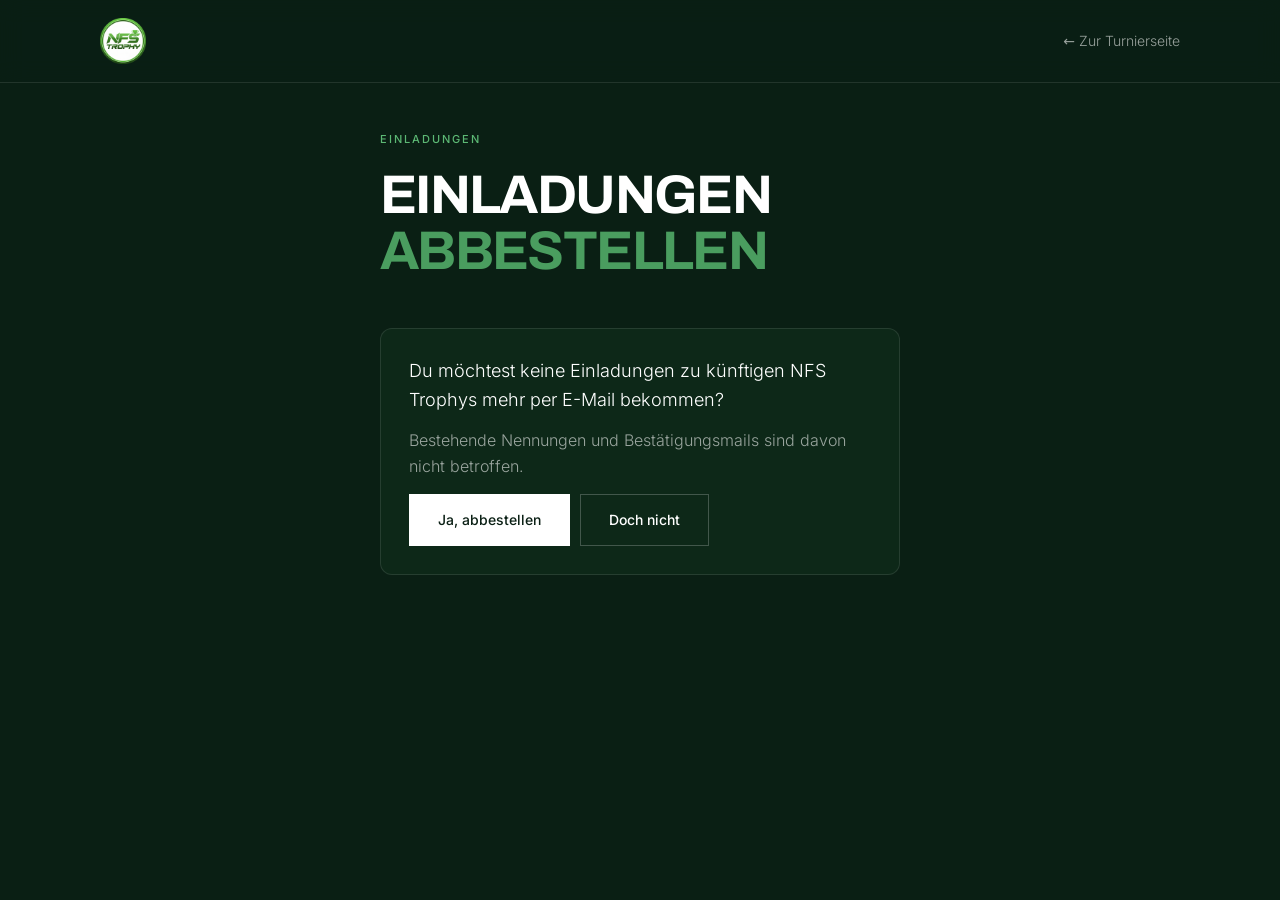
==== public/abbestellen.html @ 8579d7e2 "Einladungen zu neuen Turnieren aus dem Admin - Admin „Spieler“ → „Einladung versenden“: Text aus Tur" ====
<!DOCTYPE html>
<html lang="de">

<head>
    <meta charset="UTF-8" />
    <meta name="viewport" content="width=device-width, initial-scale=1.0" />
    <meta name="robots" content="noindex" />
    <title>Einladungen abbestellen · NFS Trophy</title>
    <meta name="theme-color" content="#0a1f14" />
    <link rel="icon" type="image/png" href="/icons/icon-192.png" />
    <link rel="preload" href="/fonts/inter-latin.woff2" as="font" type="font/woff2" crossorigin />
    <link rel="stylesheet" href="/styles/fonts.css" />
    <link rel="stylesheet" href="/styles/style.css" />
    <script type="module" src="/src/frontend/abbestellen.js"></script>
</head>

<body class="manage-page">
    <nav>
        <div class="inner">
            <a href="/" class="logo" aria-label="NFS Trophy"><img src="/icons/logo.png" alt="NFS Trophy" /></a>
            <a href="/" class="manage-back">← Zur Turnierseite</a>
        </div>
    </nav>

    <main class="wrap manage-wrap">
        <div class="sec-head">
            <div class="eyebrow mono">Einladungen</div>
            <h2>Einladungen <em>abbestellen</em></h2>
        </div>

        <!-- Bestätigen (erst nach Klick – Mailprogramme öffnen Links manchmal automatisch) -->
        <section id="stateAsk" class="manage-card">
            <p class="manage-lead">Du möchtest keine Einladungen zu künftigen NFS Trophys mehr per E-Mail bekommen?</p>
            <p class="manage-muted">Bestehende Nennungen und Bestätigungsmails sind davon nicht betroffen.</p>
            <div class="manage-buttons">
                <button class="btn primary" id="unsubBtn">Ja, abbestellen</button>
                <a class="btn" href="/">Doch nicht</a>
            </div>
        </section>

        <section id="stateDone" class="manage-card" hidden>
            <div class="manage-icon">✓</div>
            <p class="manage-lead" id="doneText">Erledigt – du bekommst keine Einladungen mehr.</p>
            <p class="manage-muted">Falls du es dir anders überlegst, schreib uns einfach:
                <a href="mailto:christianritter1310@gmail.com">christianritter1310@gmail.com</a></p>
            <a class="btn" href="/">Zur Turnierseite</a>
        </section>

        <section id="stateInvalid" class="manage-card" hidden>
            <p class="manage-lead">Dieser Link ist leider ungültig.</p>
            <p class="manage-muted">Bitte nutze den Link aus der letzten Einladung oder schreib uns:
                <a href="mailto:christianritter1310@gmail.com">christianritter1310@gmail.com</a></p>
        </section>
    </main>

    <div id="toastContainer" class="toast-container"></div>
</body>

</html>
---- styles/fonts.css ----
/* =========================================
   styles/fonts.css – Schriften lokal ausgeliefert
   (statt Google Fonts: keine IP-Übermittlung an Google)
   Archivo und Inter: SIL Open Font License 1.1
   Variable Schriften – eine Datei deckt alle Stärken ab
========================================= */

/* latin-ext (Č, Ł, ő …) */
@font-face {
    font-family: 'Archivo';
    font-style: normal;
    font-weight: 400 800;
    font-display: swap;
    src: url(/fonts/archivo-latin-ext.woff2) format('woff2');
    unicode-range: U+0100-02BA, U+02BD-02C5, U+02C7-02CC, U+02CE-02D7, U+02DD-02FF, U+0304, U+0308, U+0329, U+1D00-1DBF, U+1E00-1E9F, U+1EF2-1EFF, U+2020, U+20A0-20AB, U+20AD-20C4, U+2113, U+2C60-2C7F, U+A720-A7FF;
}

@font-face {
    font-family: 'Archivo';
    font-style: normal;
    font-weight: 400 800;
    font-display: swap;
    src: url(/fonts/archivo-latin.woff2) format('woff2');
    unicode-range: U+0000-00FF, U+0131, U+0152-0153, U+02BB-02BC, U+02C6, U+02DA, U+02DC, U+0304, U+0308, U+0329, U+2000-206F, U+20AC, U+2122, U+2191, U+2193, U+2212, U+2215, U+FEFF, U+FFFD;
}

@font-face {
    font-family: 'Inter';
    font-style: normal;
    font-weight: 300 700;
    font-display: swap;
    src: url(/fonts/inter-latin-ext.woff2) format('woff2');
    unicode-range: U+0100-02BA, U+02BD-02C5, U+02C7-02CC, U+02CE-02D7, U+02DD-02FF, U+0304, U+0308, U+0329, U+1D00-1DBF, U+1E00-1E9F, U+1EF2-1EFF, U+2020, U+20A0-20AB, U+20AD-20C4, U+2113, U+2C60-2C7F, U+A720-A7FF;
}

@font-face {
    font-family: 'Inter';
    font-style: normal;
    font-weight: 300 700;
    font-display: swap;
    src: url(/fonts/inter-latin.woff2) format('woff2');
    unicode-range: U+0000-00FF, U+0131, U+0152-0153, U+02BB-02BC, U+02C6, U+02DA, U+02DC, U+0304, U+0308, U+0329, U+2000-206F, U+20AC, U+2122, U+2191, U+2193, U+2212, U+2215, U+FEFF, U+FFFD;
}
---- styles/style.css ----
/* =========================================
   styles/style.css
   Frontend-Styles (ohne Toast/Animation-Duplikate)
========================================= */

:root {
    --green-deep: #0a1f14;
    --green-dark: #0d2818;
    --green-mid: #1f5130;
    --green-soft: #4a9d5f;
    --green-neon: #5cb874;
    --off-white: #f4f1ea;
    --line: rgba(255, 255, 255, .1);
    --line-strong: rgba(255, 255, 255, .22);
    --muted: rgba(255, 255, 255, .58);

    /* Namen, die Archiv (Hall of Fame), Bestenliste und shared.css verwenden */
    --accent: var(--green-neon);
    --border: var(--line);
    --text-main: #fff;
    --text-muted: var(--muted);
    --bg-body: var(--green-deep);
    --bg-dark: #050f0a;
    --bg-hover: var(--green-mid);
}

* {
    box-sizing: border-box;
    margin: 0;
    padding: 0;
}

html {
    scroll-behavior: smooth;
}

body {
    background: var(--green-deep);
    color: #fff;
    font-family: 'Inter', system-ui, sans-serif;
    font-weight: 300;
    line-height: 1.6;
    -webkit-font-smoothing: antialiased;
    overflow-x: hidden;
}

::selection {
    background: var(--green-soft);
    color: #fff;
}

.mono {
    font-family: 'Inter', sans-serif;
    letter-spacing: .18em;
    text-transform: uppercase;
    font-size: 11px;
    font-weight: 500;
}

.wrap {
    max-width: 1200px;
    margin: 0 auto;
    padding: 0 clamp(20px, 5vw, 60px);
}

a {
    color: inherit;
}

/* ----- NAVIGATION ----- */
nav {
    position: sticky;
    top: 0;
    z-index: 50;
    background: rgba(10, 31, 20, .85);
    backdrop-filter: blur(12px);
    border-bottom: 1px solid var(--line);
}

nav .inner {
    display: flex;
    justify-content: space-between;
    align-items: center;
    padding: 18px clamp(20px, 5vw, 60px);
    max-width: 1200px;
    margin: 0 auto;
}

nav .logo {
    display: inline-flex;
    align-items: center;
    height: 46px;
}

nav .logo img {
    height: 46px;
    width: auto;
    display: block;
}

nav ul {
    display: flex;
    gap: 24px;
    list-style: none;
    align-items: center;
}

nav ul a {
    text-decoration: none;
    font-size: 14px;
    color: #fff;
    transition: color .2s;
}

nav ul a:hover {
    color: var(--green-neon);
}

.menu-btn {
    display: none;
    background: none;
    border: none;
    color: #fff;
    font-size: 24px;
    cursor: pointer;
}

@media(max-width:820px) {
    nav ul {
        display: none;
        position: absolute;
        top: 100%;
        left: 0;
        right: 0;
        flex-direction: column;
        background: var(--green-deep);
        padding: 18px;
        gap: 14px;
        border-bottom: 1px solid var(--line);
    }

    nav ul.open {
        display: flex;
    }

    .menu-btn {
        display: block;
    }
}

/* ----- HERO ----- */
header.hero {
    position: relative;
    overflow: hidden;
    border-bottom: 1px solid var(--line);
}

.hero-grid {
    display: grid;
    grid-template-columns: 1.25fr 1fr;
    gap: 48px;
    align-items: center;
    padding-block: clamp(60px, 9vw, 120px);
    /* ← nur oben/unten */
}

@media(max-width:900px) {
    .hero-grid {
        grid-template-columns: 1fr;
    }
}

.eyebrow {
    color: var(--muted);
    margin-bottom: 26px;
}

h1.title {
    font-family: 'Archivo', sans-serif;
    font-weight: 800;
    font-size: clamp(2.8rem, 7vw, 6rem);
    line-height: .94;
    letter-spacing: -.04em;
    margin-bottom: 22px;
    text-transform: uppercase;
}

h1.title em {
    font-style: normal;
    color: var(--green-soft);
}

.tagline {
    color: var(--muted);
    font-size: 18px;
    max-width: 480px;
    margin-bottom: 36px;
    line-height: 1.7;
}

.actions {
    display: flex;
    gap: 12px;
    flex-wrap: wrap;
}

.btn {
    display: inline-block;
    font-size: 14px;
    font-weight: 500;
    padding: 14px 28px;
    text-decoration: none;
    border: 1px solid var(--line-strong);
    color: #fff;
    background: transparent;
    cursor: pointer;
    transition: all .25s;
    font-family: inherit;
}

.btn:hover {
    background: #fff;
    color: var(--green-deep);
}

.btn.primary {
    background: #fff;
    color: var(--green-deep);
    border-color: #fff;
}

.btn.primary:hover {
    background: transparent;
    color: #fff;
}

.btn.disabled {
    opacity: .4;
    cursor: default;
    pointer-events: none;
}

/* ----- COUNTDOWN ----- */
.countdown-box {
    border: 1px solid var(--line-strong);
    padding: 32px;
    background: rgba(0, 0, 0, .15);
    position: relative;
}

.countdown-box .cap {
    position: absolute;
    top: -10px;
    left: 28px;
    background: var(--green-deep);
    padding: 0 12px;
    font-size: 10px;
    color: var(--muted);
}

.countdown {
    display: grid;
    grid-template-columns: repeat(4, 1fr);
    gap: 14px;
}

.cd-item {
    text-align: center;
    border-right: 1px solid var(--line);
}

.cd-item:last-child {
    border-right: none;
}

.cd-val {
    font-family: 'Archivo', sans-serif;
    font-size: clamp(2rem, 5vw, 3rem);
    font-weight: 300;
    line-height: 1;
    font-variant-numeric: tabular-nums;
}

.cd-lbl {
    font-size: 10px;
    letter-spacing: .18em;
    text-transform: uppercase;
    color: var(--muted);
    margin-top: 10px;
}

/* ----- FACTS ----- */
.facts {
    border-bottom: 1px solid var(--line);
}

.facts-grid {
    display: grid;
    grid-template-columns: repeat(4, 1fr);
}

@media(max-width:760px) {
    .facts-grid {
        grid-template-columns: 1fr 1fr;
    }
}

.fact {
    padding: 32px clamp(18px, 3vw, 32px);
    border-right: 1px solid var(--line);
    border-top: 1px solid var(--line);
}

.fact:last-child {
    border-right: none;
}

.fact .k {
    color: var(--green-neon);
    margin-bottom: 10px;
}

.fact .v {
    font-size: 14px;
    color: var(--muted);
    line-height: 1.55;
}

.fact .v strong {
    color: #fff;
    font-weight: 500;
    display: block;
    margin-bottom: 2px;
}

/* ----- SECTIONS ----- */
section.block {
    padding: clamp(60px, 8vw, 110px) 0;
    border-bottom: 1px solid var(--line);
}

.sec-head {
    margin-bottom: 48px;
    max-width: 680px;
}

.sec-head .eyebrow {
    color: var(--green-neon);
    margin-bottom: 18px;
}

.sec-head h2 {
    font-family: 'Archivo', sans-serif;
    font-weight: 700;
    font-size: clamp(2rem, 5vw, 3.4rem);
    line-height: 1.04;
    letter-spacing: -.03em;
    margin-bottom: 18px;
    text-transform: uppercase;
}

.sec-head h2 em {
    font-style: normal;
    color: var(--green-soft);
}

.sec-head p {
    color: var(--muted);
    font-size: 17px;
    line-height: 1.6;
}

/* ----- BEWERBE ----- */
.bewerbe {
    border-top: 1px solid var(--line);
    border-left: 1px solid var(--line);
    display: grid;
    grid-template-columns: repeat(3, 1fr);
}

@media(max-width:1000px) {
    .bewerbe {
        grid-template-columns: 1fr 1fr;
    }
}

@media(max-width:760px) {
    .bewerbe {
        grid-template-columns: 1fr;
    }
}

.bewerb {
    padding: 30px;
    border-right: 1px solid var(--line);
    border-bottom: 1px solid var(--line);
    transition: background .3s;
}

.bewerb:hover {
    background: rgba(255, 255, 255, .04);
}

.bewerb .n {
    font-family: 'Archivo', sans-serif;
    font-style: normal;
    color: var(--green-soft);
    font-size: 12px;
    font-weight: 600;
    letter-spacing: .1em;
    text-transform: uppercase;
}

.bewerb h3 {
    font-family: 'Archivo', sans-serif;
    font-weight: 400;
    font-size: 21px;
    margin: 12px 0 10px;
}

.bewerb .t {
    font-size: 13px;
    color: rgba(255, 255, 255, .55);
}

.bewerb .p {
    color: var(--green-neon);
    margin-top: 12px;
    font-size: 11px;
}

.note {
    margin-top: 28px;
    font-size: 13px;
    color: rgba(255, 255, 255, .45);
    line-height: 1.7;
}

/* ----- FORMULAR ----- */
.form-section {
    background: var(--off-white);
    color: var(--green-deep);
}

.form-section .eyebrow {
    color: var(--green-mid);
}

.form-section h2 em {
    color: var(--green-mid);
}

.form-wrap {
    display: grid;
    grid-template-columns: 1.4fr 1fr;
    gap: 56px;
    align-items: start;
    margin-top: 48px;
}

@media(max-width:900px) {
    .form-wrap {
        grid-template-columns: 1fr;
        gap: 40px;
    }
}

form {
    display: grid;
    gap: 26px;
}

.frow {
    display: grid;
    grid-template-columns: 1fr 1fr;
    gap: 22px;
}

@media(max-width:560px) {
    .frow {
        grid-template-columns: 1fr;
    }
}

.field label {
    font-family: 'Inter', sans-serif;
    letter-spacing: .18em;
    text-transform: uppercase;
    font-size: 10px;
    font-weight: 500;
    color: var(--green-mid);
    margin-bottom: 8px;
    display: block;
}

.field input {
    width: 100%;
    background: transparent;
    border: none;
    border-bottom: 1px solid rgba(13, 40, 24, .25);
    padding: 10px 0;
    color: var(--green-deep);
    font-family: 'Inter', sans-serif;
    font-size: 16px;
    outline: none;
    transition: border-color .3s;
}

.field input:focus {
    border-bottom-color: var(--green-deep);
}

.field input.valid {
    border-bottom-color: var(--green-neon);
}

.field input.invalid {
    border-bottom-color: #7a2222;
}

.bewerb-checks {
    display: grid;
    grid-template-columns: 1fr 1fr;
    gap: 10px 22px;
    margin-top: 6px;
}

@media(max-width:560px) {
    .bewerb-checks {
        grid-template-columns: 1fr;
    }
}

.bewerb-checks label {
    display: flex;
    gap: 10px;
    align-items: flex-start;
    cursor: pointer;
    font-size: 14.5px;
    color: rgba(13, 40, 24, .85);
    padding: 6px 0;
    border-bottom: 1px solid rgba(13, 40, 24, .08);
    text-transform: none;
    letter-spacing: 0;
    font-weight: 400;
    margin: 0;
}

.bewerb-checks input[type=checkbox] {
    width: 16px;
    height: 16px;
    accent-color: var(--green-mid);
    margin-top: 3px;
    flex-shrink: 0;
}

.check {
    display: flex;
    gap: 10px;
    align-items: flex-start;
    font-size: 13px;
    color: rgba(13, 40, 24, .7);
    cursor: pointer;
    line-height: 1.5;
}

.check input[type="checkbox"] {
    width: 16px;
    height: 16px;
    margin-top: 3px;
    flex-shrink: 0;
    /* ← Checkbox darf NICHT schrumpfen */
    accent-color: var(--green-mid);
    cursor: pointer;
}

.check>span {
    flex: 1 1 auto;
    /* ← Text darf wachsen & umbrechen */
    min-width: 0;
    /* ← Wichtig für sauberes Umbruch-Verhalten */
}

.check a {
    color: var(--green-mid);
    text-decoration: underline;
}

.submit {
    font-size: 14px;
    font-weight: 500;
    padding: 16px 32px;
    background: var(--green-deep);
    color: var(--off-white);
    border: 1px solid var(--green-deep);
    justify-self: start;
    cursor: pointer;
    transition: all .25s;
    font-family: inherit;
}

.submit:hover {
    background: transparent;
    color: var(--green-deep);
}

.submit:disabled {
    opacity: .5;
    cursor: default;
}

/* ----- SIDEBAR (Nenngeld) ----- */
aside.side {
    border: 1px solid rgba(13, 40, 24, .15);
    padding: 32px;
}

aside.side h3 {
    font-family: 'Archivo', sans-serif;
    font-weight: 400;
    font-size: 24px;
    margin-bottom: 18px;
}

aside.side .li {
    display: flex;
    justify-content: space-between;
    padding: 13px 0;
    border-bottom: 1px solid rgba(13, 40, 24, .1);
    font-size: 15px;
}

aside.side .li:last-of-type {
    border-bottom: none;
}

aside.side .li b {
    font-family: 'Archivo', sans-serif;
    font-weight: 500;
}

aside.side .small {
    font-size: 13px;
    color: rgba(13, 40, 24, .6);
    margin-top: 24px;
    line-height: 1.6;
}

aside.side .side-manage {
    margin-top: 28px;
    padding-top: 22px;
    border-top: 1px solid rgba(13, 40, 24, .15);
}

aside.side .side-manage h4 {
    font-family: 'Archivo', sans-serif;
    font-weight: 500;
    font-size: 17px;
    margin-bottom: 6px;
}

aside.side .side-manage p {
    font-size: 13px;
    line-height: 1.6;
    color: rgba(13, 40, 24, .6);
    margin-bottom: 12px;
}

aside.side .side-manage a {
    font-family: 'Archivo', sans-serif;
    font-weight: 600;
    font-size: 14px;
    text-decoration: none;
    border-bottom: 1px solid currentColor;
    padding-bottom: 1px;
}

aside.side .side-manage a:hover span {
    margin-left: 4px;
}

/* ----- NENNSTAND ----- */
.stand-top {
    display: flex;
    justify-content: space-between;
    align-items: flex-end;
    gap: 24px;
    flex-wrap: wrap;
    margin-bottom: 36px;
}

.stand-top .btn {
    padding: 12px 22px;
    font-size: 13px;
}

.stand-grid {
    display: grid;
    grid-template-columns: repeat(3, 1fr);
    border-top: 1px solid var(--line);
    border-left: 1px solid var(--line);
}

@media(max-width:1000px) {
    .stand-grid {
        grid-template-columns: 1fr 1fr;
    }
}

@media(max-width:760px) {
    .stand-grid {
        grid-template-columns: 1fr;
    }
}

.stand-card {
    padding: 28px 26px;
    border-right: 1px solid var(--line);
    border-bottom: 1px solid var(--line);
}

.stand-card h4 {
    font-family: 'Archivo', sans-serif;
    font-weight: 400;
    font-size: 18px;
    margin-bottom: 4px;
}

.stand-card .sub {
    font-size: 13px;
    color: var(--muted);
}

.stand-card .count {
    font-family: 'Archivo', sans-serif;
    font-size: 34px;
    line-height: 1;
    color: var(--green-neon);
    margin: 14px 0;
}

.stand-card .count small {
    font-size: 14px;
    color: var(--muted);
    margin-left: 6px;
}

/* Progress-Bar für Nennstand */
.progress-bar {
    height: 6px;
    background: rgba(255, 255, 255, 0.1);
    border-radius: 3px;
    margin: 12px 0 20px 0;
    overflow: hidden;
}

.progress-fill {
    height: 100%;
    background: var(--green-neon);
    transition: width 0.5s ease-out;
}

.progress-fill.full {
    background: #d4a017;
}

.stand-card ol {
    list-style: none;
    counter-reset: item;
}

.stand-card li {
    counter-increment: item;
    font-size: 13.5px;
    padding: 7px 0;
    color: rgba(255, 255, 255, .88);
    border-bottom: 1px solid rgba(255, 255, 255, .05);
    display: flex;
    gap: 10px;
    align-items: baseline;
}

.stand-card li::before {
    content: counter(item, decimal-leading-zero);
    color: var(--muted);
    font-size: 11px;
    font-variant-numeric: tabular-nums;
    width: 22px;
    flex-shrink: 0;
}

.stand-card li:last-child {
    border-bottom: none;
}

.stand-card li .verein {
    color: var(--muted);
    font-size: 12px;
    margin-left: auto;
}

.stand-card li.wait::before {
    color: #d4a017;
}

.stand-card li.wait {
    color: rgba(255, 255, 255, .55);
}

.stand-card .wait-hd {
    font-size: 11px;
    letter-spacing: .18em;
    text-transform: uppercase;
    color: #d4a017;
    margin: 14px 0 4px;
}

.stand-empty {
    color: var(--muted);
    font-size: 13px;
    padding: 8px 0;
}

.stand-meta {
    margin-top: 18px;
    font-size: 12px;
    color: var(--muted);
}

/* ----- ERGEBNISSE / FILES ----- */
.current-files {
    display: grid;
    grid-template-columns: 1fr 1fr;
    gap: 18px;
}

@media(max-width:760px) {
    .current-files {
        grid-template-columns: 1fr;
    }
}

.file-card {
    border: 1px solid var(--line-strong);
    padding: 30px;
    display: flex;
    flex-direction: column;
    gap: 14px;
    background: rgba(0, 0, 0, .15);
    min-width: 0;
    overflow-wrap: break-word;
}

.file-card .btn {
    max-width: 100%;
    white-space: normal;
    /* Buttons dürfen umbrechen */
}

.file-card .k {
    color: var(--green-neon);
}

.file-card h3 {
    font-family: 'Archivo', sans-serif;
    font-weight: 400;
    font-size: 22px;
}

.chip {
    font-size: 12px;
    font-weight: 500;
    padding: 8px 14px;
    background: transparent;
    color: #fff;
    border: 1px solid var(--line-strong);
    white-space: nowrap;
    text-decoration: none;
    transition: all .25s;
}

.chip:hover {
    background: #fff;
    color: var(--green-deep);
}

.chip.off {
    opacity: .35;
    pointer-events: none;
}

/* ----- ARCHIV ----- */
.archive {
    border-top: 1px solid var(--line);
}

/* ----- KONTAKT ----- */
.contact-grid {
    display: grid;
    grid-template-columns: 1.3fr 1fr;
    gap: 56px;
}

@media(max-width:900px) {
    .contact-grid {
        grid-template-columns: 1fr;
    }
}

.gallery {
    display: grid;
    grid-template-columns: repeat(auto-fill, minmax(120px, 1fr));
    gap: 10px;
    margin-top: 18px;
}

.gallery img {
    width: 100%;
    aspect-ratio: 4/3;
    object-fit: cover;
    cursor: pointer;
    border: 1px solid var(--line);
    transition: opacity .2s, transform .2s;
    background: var(--green-dark);
}

.cblock {
    margin-bottom: 26px;
}

.cblock .k {
    color: var(--green-neon);
    margin-bottom: 6px;
}

.cblock .v {
    font-family: 'Archivo', sans-serif;
    font-size: 22px;
    font-weight: 300;
}

.cblock .v a {
    text-decoration: none;
    border-bottom: 1px solid var(--line-strong);
    transition: border-color .2s;
}

.cblock .v a:hover {
    border-color: #fff;
}

.venue {
    border: 1px solid var(--line);
    padding: 32px;
    background: rgba(0, 0, 0, .15);
}

.venue h3 {
    font-family: 'Archivo', sans-serif;
    font-weight: 400;
    font-size: 24px;
    margin-bottom: 14px;
}

.venue .addr {
    color: var(--muted);
    margin-bottom: 18px;
    line-height: 1.7;
}

.map-wrap {
    aspect-ratio: 16/10;
    margin-bottom: 18px;
    border: 1px solid var(--line);
    overflow: hidden;
    background: var(--green-dark);
}

.map-wrap iframe {
    width: 100%;
    height: 100%;
    border: 0;
    filter: invert(.92) hue-rotate(180deg) saturate(.6) brightness(.95);
}

/* Tastaturfokus sichtbar (Aufklapp-Bereiche, Galerie, Buttons) */
[role="button"]:focus-visible,
a:focus-visible,
button:focus-visible {
    outline: 2px solid var(--green-neon);
    outline-offset: 3px;
}

/* ----- IMPRESSUM ----- */
.impressum {
    display: grid;
    grid-template-columns: 1fr 1fr;
    gap: 32px 56px;
    max-width: 900px;
}

@media(max-width:680px) {
    .impressum {
        grid-template-columns: 1fr;
        gap: 26px;
    }
}

.imp-block .k {
    color: var(--green-neon);
    margin-bottom: 8px;
}

.imp-block p {
    color: var(--muted);
    font-size: 15px;
    line-height: 1.7;
}

.imp-block p a {
    text-decoration: none;
    border-bottom: 1px solid var(--line-strong);
}

.imp-block p a:hover {
    border-color: #fff;
}

/* ----- FOOTER ----- */
footer {
    border-top: 1px solid var(--line);
    padding: 50px 0 28px;
}

.foot {
    display: flex;
    justify-content: space-between;
    align-items: flex-end;
    flex-wrap: wrap;
    gap: 24px;
}

.foot .logo {
    height: 84px;
    width: auto;
    display: block;
}

.foot .meta {
    text-align: right;
    color: var(--muted);
    font-size: 13px;
    line-height: 1.8;
}

@media(max-width:600px) {
    .foot .meta {
        text-align: left;
    }
}

/* ----- LIGHTBOX (aus app.js ausgelagert) ----- */
.lightbox {
    position: fixed;
    inset: 0;
    z-index: 100;
    background: rgba(5, 15, 9, .94);
    display: none;
    align-items: center;
    justify-content: center;
}

.lightbox.open {
    display: flex;
}

.lightbox img {
    max-width: 92vw;
    max-height: 86vh;
    object-fit: contain;
    border: 1px solid var(--line-strong);
}

.lightbox .lb-close {
    position: absolute;
    top: 20px;
    right: 26px;
    background: none;
    border: none;
    color: #fff;
    font-size: 34px;
    line-height: 1;
    cursor: pointer;
    font-family: 'Archivo', sans-serif;
}

.lightbox .lb-nav {
    position: absolute;
    top: 50%;
    transform: translateY(-50%);
    background: none;
    border: none;
    color: #fff;
    font-size: 48px;
    cursor: pointer;
    padding: 0 22px;
    font-family: 'Archivo', sans-serif;
    opacity: .8;
    transition: opacity .2s;
}

.lightbox .lb-nav:hover {
    opacity: 1;
}

.lightbox .lb-prev {
    left: 8px;
}

.lightbox .lb-next {
    right: 8px;
}

.lightbox .lb-count {
    position: absolute;
    bottom: 22px;
    left: 50%;
    transform: translateX(-50%);
    color: var(--muted);
    font-size: 13px;
    font-variant-numeric: tabular-nums;
}

.lb-caption {
    position: absolute;
    bottom: 60px;
    left: 50%;
    transform: translateX(-50%);
    color: rgba(255, 255, 255, 0.9);
    font-size: 18px;
    font-family: 'Archivo', sans-serif;
    font-weight: 400;
    background: rgba(0, 0, 0, 0.7);
    padding: 10px 24px;
    border-radius: 8px;
    max-width: 80%;
    text-align: center;
    pointer-events: none;
    backdrop-filter: blur(8px);
    border: 1px solid rgba(255, 255, 255, 0.1);
    display: none;
    z-index: 101;
}

/* Wenn Caption sichtbar ist */
.lb-caption.show {
    display: block;
}

/* ----- UTILITIES ----- */
.fade {
    animation: fade .7s ease both;
}

@keyframes fade {
    from {
        opacity: 0;
        transform: translateY(16px);
    }

    to {
        opacity: 1;
        transform: none;
    }
}

.loading {
    padding: 80px 0;
    text-align: center;
    color: var(--muted);
    font-family: 'Archivo', sans-serif;
    font-size: 18px;
}

/* Sticky CTA für Mobile */
.sticky-cta {
    display: none;
    position: fixed;
    bottom: 0;
    left: 0;
    right: 0;
    padding: 16px;
    background: rgba(10, 31, 20, 0.95);
    backdrop-filter: blur(10px);
    border-top: 1px solid var(--line);
    z-index: 90;
    text-align: center;
}

.sticky-cta .btn {
    width: 100%;
    max-width: 400px;
}

@media(max-width: 820px) {
    .sticky-cta {
        display: block;
    }

    body {
        padding-bottom: 80px;
    }
}

/* =========================================
   TOAST - FRONTEND
========================================= */
.toast-container {
    position: fixed;
    bottom: 24px;
    right: 24px;
    z-index: 9999;
    display: flex;
    flex-direction: column;
    gap: 12px;
    max-width: 360px;
}

.toast {
    padding: 16px 24px;
    background: var(--green-dark, #0d2818);
    color: #fff;
    font-size: 14px;
    border-left: 4px solid var(--green-neon, #5cb874);
    box-shadow: 0 8px 24px rgba(0, 0, 0, 0.3);
    backdrop-filter: blur(8px);
    animation: slideIn 0.3s ease forwards;
    border-radius: 8px;
    line-height: 1.5;
}

.toast.error {
    border-left-color: #ef4444;
}

@keyframes slideIn {
    from {
        transform: translateX(120%);
        opacity: 0;
    }

    to {
        transform: translateX(0);
        opacity: 1;
    }
}

@keyframes fadeOut {
    to {
        opacity: 0;
        transform: translateY(-10px);
    }
}

.toast.fade-out {
    animation: fadeOut 0.3s ease forwards;
}

/* Honeypot (Spam-Schutz) – für Menschen unsichtbar */
.hp-field {
    position: absolute;
    left: -9999px;
    width: 1px;
    height: 1px;
    overflow: hidden;
}

/* Sponsoren-Logos */
.sponsor-link {
    display: block;
    transition: transform 0.2s;
}

.sponsor-link img {
    max-height: 120px;
    max-width: 320px;
    opacity: 0.85;
    transition: opacity 0.3s;
}

.sponsor-link:hover img {
    opacity: 1;
}

/* Zeitplan-Kacheln */
.timeline-item {
    background: rgba(255, 255, 255, 0.03);
    border: 1px solid var(--line);
    border-left: 3px solid var(--green-neon);
    border-radius: 6px;
    padding: 14px 16px;
    transition: border-color 0.2s, background 0.2s;
}

.timeline-item:hover {
    background: rgba(255, 255, 255, 0.06);
}

/* ----- Abmeldeseite ----- */
.manage-page nav .inner {
    justify-content: space-between;
}

.manage-back {
    color: var(--muted);
    text-decoration: none;
    font-size: 14px;
}

.manage-wrap {
    max-width: 640px;
    padding-top: 48px;
    padding-bottom: 80px;
}

.manage-card {
    background: var(--green-dark);
    border: 1px solid var(--line);
    border-radius: 12px;
    padding: 28px;
    display: flex;
    flex-direction: column;
    gap: 14px;
}

.manage-card[hidden],
.manage-card [hidden] {
    display: none !important;
}

.manage-lead {
    font-size: 18px;
}

.manage-muted {
    color: var(--muted);
}

.manage-small {
    font-size: 13px;
}

.manage-note {
    padding: 12px 14px;
    border-radius: 8px;
    background: rgba(240, 179, 74, 0.12);
    color: #f0c27a;
}

.manage-success {
    padding: 12px 14px;
    border-radius: 8px;
    background: rgba(92, 184, 116, 0.14);
    color: var(--green-neon);
}

.manage-bewerbe {
    display: flex;
    flex-direction: column;
    gap: 8px;
}

.manage-bewerb {
    display: flex;
    align-items: center;
    gap: 12px;
    padding: 12px 14px;
    border: 1px solid var(--line);
    border-radius: 8px;
    cursor: pointer;
}

.manage-bewerb input {
    width: 18px;
    height: 18px;
    accent-color: var(--green-neon);
}

.manage-bewerb .name {
    flex: 1;
    font-weight: 500;
}

.manage-bewerb .tag {
    font-size: 12px;
    padding: 2px 9px;
    border-radius: 99px;
    background: rgba(92, 184, 116, 0.14);
    color: var(--green-neon);
}

.manage-bewerb .tag.wl {
    background: rgba(240, 179, 74, 0.14);
    color: #f0c27a;
}

.manage-buttons {
    display: flex;
    flex-wrap: wrap;
    gap: 10px;
}

.manage-buttons .btn:disabled {
    opacity: 0.45;
    cursor: not-allowed;
}

.manage-danger {
    background: #c9412f !important;
    border-color: #c9412f !important;
    color: #fff !important;
}

.manage-form {
    display: flex;
    flex-direction: column;
    gap: 12px;
}

.manage-icon {
    width: 52px;
    height: 52px;
    border-radius: 50%;
    display: flex;
    align-items: center;
    justify-content: center;
    background: rgba(92, 184, 116, 0.18);
    color: var(--green-neon);
    font-size: 26px;
}

/* Anmelde-Status unter der Überschrift */
/* Die Anmeldung liegt auf hellem Hintergrund → dunkle Schrift
   (.sec-head davor, sonst gewinnt die hellere Regel .sec-head p) */
.sec-head .anmelde-lead {
    margin-top: 14px;
    color: rgba(13, 40, 24, .65);
    font-size: 16px;
    max-width: 640px;
}

.sec-head .anmelde-lead.closed {
    color: #8a5a00;
    font-weight: 600;
}

/* Hinweis bei vorausgefülltem Formular (Link aus der Einladung) */
.prefill-hint {
    margin-top: 14px;
    max-width: 640px;
    padding: 12px 16px;
    border-left: 3px solid var(--green-soft);
    background: rgba(74, 157, 95, .1);
    color: #0d2818;
    font-size: 15px;
    line-height: 1.5;
}
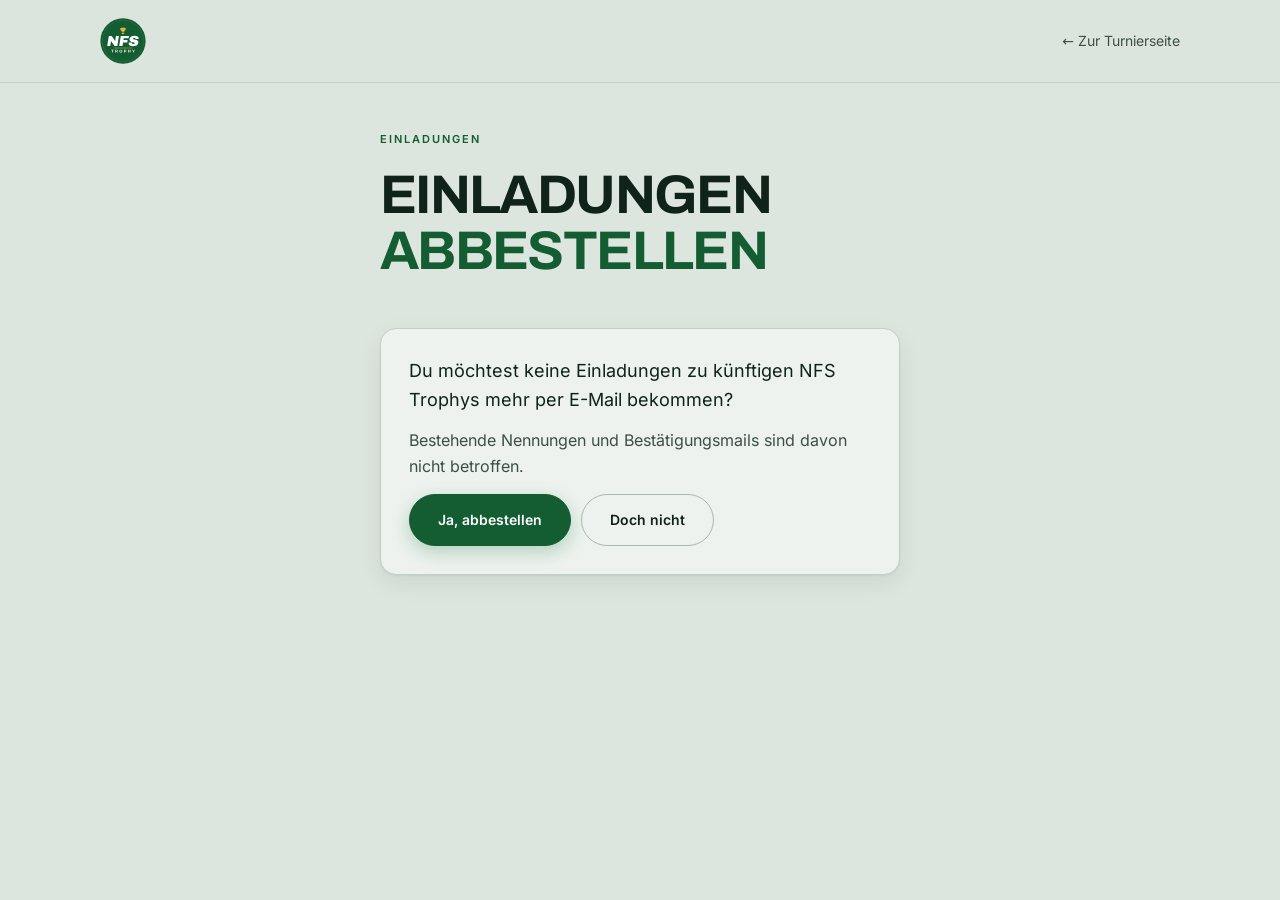
==== commit 2d13365e: "Neues Logo, SVG-Sponsoren, Link-Vorschaubild - Logo neu als SVG: flaches Kreis-Emblem im Vereinsgrün" ====
--- a/public/abbestellen.html
+++ b/public/abbestellen.html
@@ -6,7 +6,8 @@
     <meta name="viewport" content="width=device-width, initial-scale=1.0" />
     <meta name="robots" content="noindex" />
     <title>Einladungen abbestellen · NFS Trophy</title>
-    <meta name="theme-color" content="#0a1f14" />
+    <meta name="theme-color" content="#dce5de" />
+    <link rel="icon" type="image/svg+xml" href="/icons/logo-mark.svg" />
     <link rel="icon" type="image/png" href="/icons/icon-192.png" />
     <link rel="preload" href="/fonts/inter-latin.woff2" as="font" type="font/woff2" crossorigin />
     <link rel="stylesheet" href="/styles/fonts.css" />
@@ -17,7 +18,7 @@
 <body class="manage-page">
     <nav>
         <div class="inner">
-            <a href="/" class="logo" aria-label="NFS Trophy"><img src="/icons/logo.png" alt="NFS Trophy" /></a>
+            <a href="/" class="logo" aria-label="NFS Trophy"><img src="/icons/logo.svg" alt="NFS Trophy" /></a>
             <a href="/" class="manage-back">← Zur Turnierseite</a>
         </div>
     </nav>
--- a/styles/style.css
+++ b/styles/style.css
@@ -32,6 +32,12 @@
 
 html {
     scroll-behavior: smooth;
+}
+
+/* Sprungziele nicht unter der fixierten Navigation verstecken */
+section[id],
+header[id] {
+    scroll-margin-top: 72px;
 }
 
 body {
@@ -432,7 +438,7 @@
 .note {
     margin-top: 28px;
     font-size: 13px;
-    color: rgba(255, 255, 255, .45);
+    color: rgba(255, 255, 255, .62);
     line-height: 1.7;
 }
 
@@ -641,7 +647,7 @@
 
 aside.side .small {
     font-size: 13px;
-    color: rgba(13, 40, 24, .6);
+    color: rgba(13, 40, 24, .72);
     margin-top: 24px;
     line-height: 1.6;
 }
@@ -662,7 +668,7 @@
 aside.side .side-manage p {
     font-size: 13px;
     line-height: 1.6;
-    color: rgba(13, 40, 24, .6);
+    color: rgba(13, 40, 24, .72);
     margin-bottom: 12px;
 }
 
@@ -719,7 +725,7 @@
     border-bottom: 1px solid var(--line);
 }
 
-.stand-card h4 {
+.stand-card h3 {
     font-family: 'Archivo', sans-serif;
     font-weight: 400;
     font-size: 18px;
@@ -892,6 +898,113 @@
 /* ----- ARCHIV ----- */
 .archive {
     border-top: 1px solid var(--line);
+}
+
+/* Turnierbericht: Knopf im Archiv + Lesefenster */
+.chip-report {
+    cursor: pointer;
+    font-family: inherit;
+    background: #2f7a45;
+    border-color: var(--green-soft);
+    color: #fff;
+}
+
+.report-dialog {
+    width: min(720px, calc(100vw - 32px));
+    max-height: min(86vh, 900px);
+    padding: 0;
+    border: 1px solid var(--line-strong);
+    border-radius: 10px;
+    background: #0d2818;
+    color: #fff;
+    box-shadow: 0 30px 80px rgba(0, 0, 0, .5);
+}
+
+.report-dialog[open] {
+    display: flex;
+    flex-direction: column;
+}
+
+.report-dialog::backdrop {
+    background: rgba(4, 14, 8, .78);
+}
+
+.rd-head {
+    display: flex;
+    justify-content: space-between;
+    align-items: flex-start;
+    gap: 16px;
+    padding: 24px 28px 18px;
+    border-bottom: 1px solid var(--line);
+}
+
+.rd-eyebrow {
+    font-size: 12px;
+    font-weight: 600;
+    letter-spacing: .14em;
+    text-transform: uppercase;
+    color: var(--green-soft, #4a9d5f);
+}
+
+.rd-head h2 {
+    margin-top: 6px;
+    font-family: 'Archivo', sans-serif;
+    font-size: 26px;
+    line-height: 1.15;
+}
+
+.rd-date {
+    margin-top: 4px;
+    font-size: 14px;
+    color: rgba(255, 255, 255, .7);
+}
+
+.rd-close {
+    flex: none;
+    width: 44px;
+    height: 44px;
+    border: 1px solid var(--line-strong);
+    border-radius: 50%;
+    background: transparent;
+    color: #fff;
+    font-size: 26px;
+    line-height: 1;
+    cursor: pointer;
+}
+
+.rd-close:hover {
+    background: #fff;
+    color: var(--green-deep);
+}
+
+.rd-body {
+    overflow-y: auto;
+    padding: 20px 28px 28px;
+    font-size: 17px;
+    line-height: 1.7;
+}
+
+.rd-body p+p {
+    margin-top: 14px;
+}
+
+@media (max-width: 600px) {
+    .rd-head {
+        padding: 18px 18px 14px;
+    }
+
+    .rd-head h2 {
+        font-size: 22px;
+    }
+
+    .rd-body {
+        padding: 16px 18px 22px;
+        font-size: 16px;
+    }
+}
+
+.archive-item {
+    scroll-margin-top: 72px;
 }
 
 /* ----- KONTAKT ----- */
@@ -1276,19 +1389,19 @@
 }
 
 /* Sponsoren-Logos */
-.sponsor-link {
+.partner-logo {
     display: block;
     transition: transform 0.2s;
 }
 
-.sponsor-link img {
+.partner-logo img {
     max-height: 120px;
     max-width: 320px;
     opacity: 0.85;
     transition: opacity 0.3s;
 }
 
-.sponsor-link:hover img {
+.partner-logo:hover img {
     opacity: 1;
 }
 
@@ -1454,14 +1567,1059 @@
     font-weight: 600;
 }
 
-/* Hinweis bei vorausgefülltem Formular (Link aus der Einladung) */
+/* Hinweis bei vorausgefülltem Formular (Link aus der Einladung)
+   (.sec-head davor, sonst gewinnt die blasse Regel .sec-head p) */
+.sec-head .prefill-hint,
 .prefill-hint {
     margin-top: 14px;
     max-width: 640px;
     padding: 12px 16px;
-    border-left: 3px solid var(--green-soft);
-    background: rgba(74, 157, 95, .1);
+    border-left: 4px solid var(--green-mid);
+    border-radius: 4px;
+    background: #e3f1e6;
     color: #0d2818;
-    font-size: 15px;
+    font-size: 16px;
+    font-weight: 500;
     line-height: 1.5;
 }
+
+/* =========================================
+   NENNSTAND: Teilnehmerliste auf-/zuklappbar (am Handy zu)
+========================================= */
+.stand-list > summary {
+    display: none;
+}
+
+/* =========================================
+   HANDY (bis 760px)
+========================================= */
+@media (max-width: 760px) {
+
+    /* Menü: große Tippflächen, klar getrennte Einträge */
+    .menu-btn {
+        width: 44px;
+        height: 44px;
+        margin-right: -10px;
+        font-size: 28px;
+        line-height: 1;
+    }
+
+    nav .inner {
+        padding-top: 12px;
+        padding-bottom: 12px;
+    }
+
+    nav .logo,
+    nav .logo img {
+        height: 40px;
+    }
+
+    nav ul {
+        gap: 0;
+        padding: 6px 20px 14px;
+        box-shadow: 0 18px 30px rgba(0, 0, 0, .35);
+    }
+
+    nav ul li {
+        border-bottom: 1px solid var(--line);
+    }
+
+    nav ul li:last-child {
+        border-bottom: 0;
+    }
+
+    nav ul a {
+        display: block;
+        padding: 14px 2px;
+        font-size: 17px;
+    }
+
+    /* Start: Knöpfe volle Breite, Countdown kompakter */
+    .hero .actions {
+        flex-direction: column;
+        align-items: stretch;
+    }
+
+    .hero .actions .btn {
+        text-align: center;
+    }
+
+    .cd-lbl {
+        font-size: 11px;
+    }
+
+    /* Kleine Überschriften-Zeilen gut lesbar */
+    .eyebrow,
+    .k.mono,
+    .cap.mono {
+        font-size: 12px;
+    }
+
+    /* Formular: lesbare Beschriftungen, große Häkchen */
+    .field > label {
+        font-size: 12px;
+    }
+
+    .check input[type="checkbox"],
+    .bewerb-checks input[type=checkbox] {
+        width: 22px;
+        height: 22px;
+    }
+
+    .bewerb-checks label {
+        min-height: 48px;
+        align-items: center;
+    }
+
+    .submit {
+        width: 100%;
+    }
+
+    /* größere Tippfläche, ohne den Unterstrich zu verschieben */
+    aside.side .side-manage a {
+        position: relative;
+    }
+
+    aside.side .side-manage a::before {
+        content: "";
+        position: absolute;
+        inset: -12px -6px;
+    }
+
+    /* Bewerbe-Karten kompakter */
+    .bewerb {
+        padding: 22px 20px;
+    }
+
+    /* Nennstand: Karten kompakt, Liste aufklappbar */
+    .stand-card {
+        padding: 20px 18px;
+    }
+
+    .stand-card .count {
+        margin: 8px 0;
+    }
+
+    .progress-bar {
+        margin: 8px 0 12px;
+    }
+
+    .stand-list > summary {
+        display: flex;
+        gap: 8px;
+        align-items: center;
+        min-height: 44px;
+        cursor: pointer;
+        list-style: none;
+        font-size: 14px;
+        color: var(--green-neon);
+        border-top: 1px solid var(--line);
+    }
+
+    .stand-list > summary::-webkit-details-marker {
+        display: none;
+    }
+
+    .stand-list > summary span {
+        margin-left: auto;
+        color: var(--muted);
+        font-size: 13px;
+    }
+
+    .stand-list > summary::after {
+        content: "▾";
+        color: var(--green-neon);
+    }
+
+    .stand-list[open] > summary::after {
+        content: "▴";
+    }
+
+    .stand-list[open] > summary {
+        margin-bottom: 6px;
+    }
+
+    .stand-card li {
+        font-size: 14px;
+        padding: 9px 0;
+    }
+
+    .bewerb .p.mono,
+    .stand-card .wait-hd {
+        font-size: 12px;
+    }
+
+    /* Archiv: Ergebnis-/Ausschreibungs-Chips gut antippbar */
+    .archive .chip {
+        min-height: 40px;
+        display: inline-flex;
+        align-items: center;
+    }
+
+    /* Footer: größere Tippflächen */
+
+    footer a {
+        display: inline-block;
+        padding: 8px 0;
+    }
+
+    .manage-back {
+        display: inline-block;
+        padding: 12px 0;
+    }
+
+    /* Schwebender Nenn-Knopf */
+    .mobile-cta {
+        position: fixed;
+        left: 16px;
+        right: 16px;
+        bottom: calc(14px + env(safe-area-inset-bottom));
+        z-index: 60;
+        display: block;
+        padding: 16px;
+        text-align: center;
+        font-family: 'Archivo', sans-serif;
+        font-weight: 700;
+        font-size: 16px;
+        letter-spacing: .02em;
+        text-decoration: none;
+        color: var(--green-deep);
+        background: var(--green-neon);
+        border-radius: 10px;
+        box-shadow: 0 10px 30px rgba(0, 0, 0, .45);
+    }
+
+    .mobile-cta[hidden] {
+        display: none;
+    }
+
+    /* Platz, damit der schwebende Knopf nichts verdeckt */
+    footer {
+        padding-bottom: 90px;
+    }
+}
+
+/* Schwebender Knopf nur am Handy */
+@media (min-width: 761px) {
+    .mobile-cta {
+        display: none !important;
+    }
+}
+
+/* =========================================
+   DESIGN 2026: hell & ruhig
+   Grün-grauer Grundton, weiße Karten, Dunkelgrün nur für Nennstand und Fußbereich.
+   Liegt bewusst am Ende: überschreibt die ursprünglich dunkle Gestaltung oben.
+   (!important nur dort, wo Inline-Styles aus app.js/index.html überschrieben werden.)
+========================================= */
+:root {
+    --ink: #10231a;
+    --ink-2: #3d4f45;
+    --ink-3: #4f6156;
+    --paper: #dce5de;
+    --soft: #cdd9d0;
+    --card: #edf2ee;     /* helles Off-White passend zur Palette (kein reines Weiß) */
+    --brand: #145c31;
+    --brand-dark: #0f4a27;
+    --brand-tint: #dff0e5;
+    --hair: #c2cfc6;
+    --hair-strong: #a9b9ae;
+    --radius: 16px;
+    --shadow: 0 1px 2px rgba(16, 35, 26, .06), 0 8px 24px rgba(16, 35, 26, .07);
+
+    /* bestehende Namen umbiegen */
+    --green-deep: #0f2a1b;
+    --green-soft: var(--brand);
+    --green-neon: var(--brand);
+    --off-white: var(--paper);
+    --line: var(--hair);
+    --line-strong: var(--hair-strong);
+    --muted: var(--ink-2);
+    --accent: var(--brand);
+    --border: var(--hair);
+    --text-main: var(--ink);
+    --text-muted: var(--ink-2);
+    --bg-body: var(--soft);
+}
+
+body {
+    background: var(--paper);
+    color: var(--ink);
+    font-weight: 400;
+}
+
+/* ---------- Navigation ---------- */
+nav {
+    background: rgba(220, 229, 222, .92);
+    backdrop-filter: saturate(1.4) blur(12px);
+    border-bottom: 1px solid var(--hair);
+}
+
+nav ul a {
+    color: var(--ink);
+    font-weight: 500;
+}
+
+nav ul a:hover {
+    color: var(--brand);
+}
+
+.menu-btn {
+    color: var(--ink);
+    border-color: var(--hair-strong);
+}
+
+/* ---------- Kopfbereich ---------- */
+header.hero {
+    border-bottom: none;
+    background:
+        radial-gradient(900px 460px at 85% 0%, rgba(47, 156, 88, .18), transparent 60%),
+        linear-gradient(180deg, #cbdad0 0%, var(--paper) 100%);
+}
+
+.hero-grid {
+    padding-block: clamp(48px, 7vw, 96px) clamp(40px, 6vw, 80px);
+}
+
+.eyebrow {
+    color: var(--brand);
+    font-weight: 600;
+}
+
+h1.title {
+    color: var(--ink);
+}
+
+h1.title em,
+.sec-head h2 em {
+    color: var(--brand);
+}
+
+.tagline {
+    color: var(--ink-2);
+}
+
+.btn {
+    color: var(--ink);
+    border: 1px solid var(--hair-strong);
+    border-radius: 999px;
+    background: var(--card);
+    font-weight: 600;
+}
+
+.btn:hover {
+    background: var(--ink);
+    border-color: var(--ink);
+    color: #fff;
+}
+
+.btn.primary {
+    background: var(--brand);
+    border-color: var(--brand);
+    color: #fff;
+    box-shadow: 0 6px 18px rgba(29, 122, 66, .28);
+}
+
+.btn.primary:hover {
+    background: var(--brand-dark);
+    border-color: var(--brand-dark);
+    color: #fff;
+}
+
+/* Titelfoto (im Admin pro Turnier) mit Countdown-Karte darunter */
+.hero-photo-wrap {
+    position: relative;
+    border-radius: 22px;
+    overflow: hidden;
+    box-shadow: 0 20px 50px rgba(16, 35, 26, .22);
+    background: var(--soft);
+}
+
+.hero-photo {
+    display: block;
+    width: 100%;
+    aspect-ratio: 16 / 9;
+    object-fit: cover;
+    object-position: center;
+}
+
+.hero-photo-wrap::after {
+    content: "";
+    position: absolute;
+    inset: 0;
+    background: linear-gradient(180deg, rgba(10, 31, 20, 0) 40%, rgba(10, 31, 20, .55) 100%);
+    pointer-events: none;
+}
+
+.hero-photo-wrap + .countdown-box {
+    margin: -28px 24px 0;
+}
+
+.countdown-box {
+    background: var(--card);
+    border: 1px solid var(--hair);
+    border-radius: var(--radius);
+    box-shadow: var(--shadow);
+    padding: 22px 24px 20px;
+}
+
+.countdown-box .cap {
+    position: static;
+    display: inline-block;
+    margin-bottom: 14px;
+    padding: 4px 10px;
+    border-radius: 999px;
+    background: var(--brand-tint);
+    color: var(--brand);
+    font-weight: 600;
+}
+
+.cd-item {
+    border-right-color: var(--hair);
+}
+
+.cd-val {
+    color: var(--ink);
+    font-weight: 700;
+}
+
+.cd-lbl {
+    color: var(--ink-3);
+}
+
+/* ---------- Fakten ---------- */
+.facts {
+    border-bottom: none;
+}
+
+.facts-grid {
+    gap: 14px;
+    padding-bottom: 32px;
+}
+
+.fact {
+    border: 1px solid var(--hair);
+    border-radius: var(--radius);
+    background: var(--card);
+    padding: 20px 22px;
+}
+
+.fact:last-child {
+    border-right: 1px solid var(--hair);
+}
+
+.fact .k {
+    color: var(--brand);
+    font-weight: 600;
+}
+
+.fact .v,
+.fact .v strong {
+    color: var(--ink);
+}
+
+/* ---------- Abschnitte ---------- */
+section.block {
+    border-bottom: none !important;
+}
+
+#bewerbe,
+#archiv,
+#kontakt {
+    background: var(--soft);
+}
+
+.form-section {
+    background: var(--paper);
+    color: var(--ink);
+}
+
+.sec-head h2 {
+    color: var(--ink);
+}
+
+.sec-head p,
+.note {
+    color: var(--ink-2);
+}
+
+/* ---------- Bewerbe ---------- */
+.bewerbe {
+    gap: 16px;
+    border: none;
+}
+
+.bewerb {
+    background: var(--card);
+    border: 1px solid var(--hair);
+    border-radius: var(--radius);
+    box-shadow: var(--shadow);
+    transition: transform .2s, box-shadow .2s;
+}
+
+.bewerb:hover {
+    background: var(--card);
+    transform: translateY(-2px);
+    box-shadow: 0 2px 4px rgba(16, 35, 26, .06), 0 14px 30px rgba(16, 35, 26, .1);
+}
+
+.bewerb .n,
+.bewerb .p {
+    color: var(--brand);
+}
+
+.bewerb h3 {
+    color: var(--ink);
+}
+
+.bewerb .t {
+    color: var(--ink-2);
+}
+
+/* ---------- Formular ---------- */
+.field label,
+.form-section .field>label {
+    color: var(--ink-2);
+}
+
+.field input,
+.field select,
+.field textarea {
+    border: 1px solid var(--hair-strong);
+    border-radius: 12px;
+    background: var(--card);
+    padding: 12px 14px;
+    color: var(--ink);
+}
+
+.field input:focus {
+    border-color: var(--brand);
+    box-shadow: 0 0 0 4px rgba(29, 122, 66, .12);
+    outline: none;
+}
+
+.bewerb-checks label {
+    border: 1px solid var(--hair);
+    border-radius: 12px;
+    padding: 12px 14px;
+    background: var(--card);
+}
+
+.submit {
+    background: var(--brand);
+    color: #fff;
+    border-radius: 999px;
+    box-shadow: 0 6px 18px rgba(29, 122, 66, .28);
+}
+
+.submit:hover {
+    background: var(--brand-dark);
+}
+
+aside.side {
+    background: var(--card);
+    border: 1px solid var(--hair);
+    border-radius: var(--radius);
+}
+
+/* ---------- Nennstand: dunkel als Blickfang ---------- */
+#nennstand {
+    background: var(--green-deep);
+    color: #fff;
+    --hair: rgba(255, 255, 255, .1);
+    --line: rgba(255, 255, 255, .1);
+    --ink: #fff;
+    --ink-2: rgba(255, 255, 255, .72);
+    --ink-3: rgba(255, 255, 255, .55);
+    --muted: rgba(255, 255, 255, .6);
+    --green-neon: #6fcf8c;
+    --accent: #6fcf8c;
+}
+
+#nennstand .sec-head h2 {
+    color: #fff;
+}
+
+#nennstand .sec-head h2 em,
+#nennstand .eyebrow,
+#nennstand .stand-card .count {
+    color: #6fcf8c;
+}
+
+.stand-grid {
+    gap: 16px;
+    border: none;
+}
+
+.stand-card {
+    background: rgba(255, 255, 255, .05);
+    border: 1px solid rgba(255, 255, 255, .1);
+    border-radius: var(--radius);
+}
+
+.stand-card li {
+    border-color: rgba(255, 255, 255, .08);
+}
+
+.progress-bar {
+    background: rgba(255, 255, 255, .12);
+    border-radius: 99px;
+    overflow: hidden;
+}
+
+.progress-fill {
+    border-radius: 99px;
+}
+
+#nennstand .btn {
+    background: transparent;
+    color: #fff;
+    border-color: rgba(255, 255, 255, .3);
+}
+
+#nennstand .btn:hover {
+    background: #fff;
+    color: var(--green-deep);
+}
+
+/* ---------- Zeitplan ---------- */
+.timeline-item {
+    background: var(--card);
+    border: 1px solid var(--hair);
+    border-left: 4px solid var(--brand);
+    border-radius: 12px;
+    box-shadow: var(--shadow);
+}
+
+.timeline-item>div:last-child {
+    color: var(--ink) !important;
+}
+
+/* ---------- Ergebnisse / Archiv / Rekorde ---------- */
+.file-card {
+    background: var(--card);
+    border: 1px solid var(--hair);
+    border-radius: var(--radius);
+    box-shadow: var(--shadow);
+}
+
+.file-card h3 {
+    color: var(--ink);
+}
+
+.chip {
+    color: var(--ink);
+    border-color: var(--hair-strong);
+    border-radius: 999px;
+    background: var(--card);
+}
+
+.chip:hover {
+    background: var(--ink);
+    color: #fff;
+}
+
+.chip-report {
+    background: var(--brand);
+    border-color: var(--brand);
+    color: #fff;
+}
+
+.archive {
+    border-top: none;
+}
+
+.archive-item {
+    background: var(--card) !important;
+    border: 1px solid var(--hair) !important;
+    border-radius: var(--radius) !important;
+    box-shadow: var(--shadow);
+}
+
+.archive-item .name {
+    color: var(--ink);
+}
+
+.hof-card {
+    background: var(--paper) !important;
+    border-color: var(--hair) !important;
+}
+
+.gallery img {
+    border-radius: 10px;
+}
+
+/* ---------- Kontakt ---------- */
+.cblock .k {
+    color: var(--brand);
+}
+
+.cblock .v,
+.cblock .v a,
+.venue h3 {
+    color: var(--ink);
+}
+
+.venue {
+    background: var(--card);
+    border: 1px solid var(--hair);
+    border-radius: var(--radius);
+    box-shadow: var(--shadow);
+}
+
+.venue .addr,
+.impressum,
+.imp-block p {
+    color: var(--ink-2);
+}
+
+.map-wrap {
+    border-radius: 12px;
+    overflow: hidden;
+}
+
+/* ---------- Fußbereich bleibt dunkel ---------- */
+footer {
+    background: var(--green-deep);
+    color: rgba(255, 255, 255, .8);
+    border-top: none;
+    --muted: rgba(255, 255, 255, .78);
+    --line: rgba(255, 255, 255, .2);
+    --line-strong: rgba(255, 255, 255, .45);
+}
+
+footer a,
+footer .meta,
+footer .meta div {
+    color: rgba(255, 255, 255, .82);
+}
+
+/* ---------- Handy ---------- */
+@media (max-width: 760px) {
+    .hero-photo-wrap + .countdown-box {
+        margin: -32px 12px 0;
+        padding: 16px;
+    }
+}
+
+/* ---------- Unterseiten (Nennung verwalten, Abbestellen) ---------- */
+.manage-card {
+    background: var(--card);
+    border-color: var(--hair);
+    border-radius: var(--radius);
+    box-shadow: var(--shadow);
+    color: var(--ink);
+}
+
+.manage-bewerb {
+    border-color: var(--hair-strong);
+    background: var(--paper);
+}
+
+.manage-bewerb input {
+    accent-color: var(--brand);
+}
+
+.manage-bewerb .tag,
+.manage-success,
+.manage-icon {
+    background: var(--brand-tint);
+    color: var(--brand);
+}
+
+.manage-note,
+.manage-bewerb .tag.wl {
+    background: #fbefd8;
+    color: #8a5a00;
+}
+
+/* ---------- Sponsoren ---------- */
+.partner-logo img {
+    display: block;
+    height: 96px;
+    width: auto;
+    max-width: min(340px, 80vw);
+    object-fit: contain;
+    opacity: 1;
+}
+
+/* Fotos ohne Transparenz (JPG) als abgerundete Kachel */
+.partner-logo img.opaque {
+    height: 110px;
+    border-radius: 12px;
+    box-shadow: var(--shadow);
+}
+
+.partner-logo:hover {
+    transform: translateY(-2px);
+}
+
+/* ---------- Rechtliches: Abstand zum Kontakt, Impressum + Datenschutz als Gruppe ---------- */
+#impressum {
+    padding-top: clamp(48px, 6vw, 80px);
+    padding-bottom: 12px;
+}
+
+#datenschutz {
+    padding-top: 12px;
+    padding-bottom: clamp(48px, 6vw, 80px);
+}
+
+/* ---------- Titelfoto: etwas näher an die Spieler ---------- */
+.hero-photo {
+    /* Bild 2:1 im 16:9-Rahmen: zeigt die leere Wand links und die Banner-Figur rechts nicht mehr,
+       Spieler und Schriftzug bleiben vollständig */
+    transform: scale(1.086);
+    transform-origin: 35.4% 50.6%;
+}
+
+/* Livestream: roter Live-Punkt statt Emoji, Play-Symbol im Knopf */
+.live-dot {
+    display: inline-block;
+    width: 8px;
+    height: 8px;
+    margin-right: 8px;
+    border-radius: 50%;
+    background: #d6372b;
+    box-shadow: 0 0 0 3px rgba(214, 55, 43, .18);
+    vertical-align: 1px;
+}
+
+.btn .btn-ico {
+    width: 14px;
+    height: 14px;
+    margin-right: 8px;
+    vertical-align: -2px;
+    fill: currentColor;
+}
+
+/* Titelfoto-Platz ist schon beim Laden reserviert (kein Layout-Sprung) */
+.hero-photo-wrap {
+    aspect-ratio: 16 / 9;
+}
+
+.hero-photo-wrap .hero-photo {
+    width: 100%;
+    height: 100%;
+}
+
+/* ---------- Partner & Sponsoren: eigener dunkler Abschnitt (wie der Nennstand) ---------- */
+#partner {
+    background: var(--green-deep);
+    color: #fff;
+    padding: clamp(60px, 8vw, 110px) 0 !important;
+    --green-neon: #6fcf8c;
+    --green-soft: #6fcf8c;
+    --shadow: 0 10px 30px rgba(0, 0, 0, .35);
+}
+
+#partner h2 {
+    color: #fff;
+}
+
+#partner .partner-logo img.opaque {
+    border: 1px solid rgba(255, 255, 255, .14);
+}
+
+/* ---------- Ewige Bestenliste (Hall of Fame) ---------- */
+.hof-stats {
+    display: grid;
+    grid-template-columns: repeat(3, 1fr);
+    gap: 16px;
+    margin-bottom: 24px;
+}
+
+.hof-stat {
+    background: var(--card);
+    border: 1px solid var(--hair);
+    border-radius: var(--radius);
+    box-shadow: var(--shadow);
+    padding: 20px 22px;
+}
+
+.hof-stat .k {
+    color: var(--brand);
+    font-weight: 600;
+    font-size: 11px;
+}
+
+.hof-stat .v {
+    margin-top: 8px;
+    font-family: 'Archivo', sans-serif;
+    font-size: 22px;
+    font-weight: 700;
+    line-height: 1.2;
+    color: var(--ink);
+}
+
+.hof-stat .n {
+    margin-top: 4px;
+    font-size: 14px;
+    color: var(--ink-2);
+}
+
+.hof-table {
+    background: var(--card);
+    border: 1px solid var(--hair);
+    border-radius: var(--radius);
+    box-shadow: var(--shadow);
+    overflow: hidden;
+}
+
+.hof-row {
+    display: grid;
+    grid-template-columns: 64px 1fr 72px 72px 72px;
+    align-items: center;
+    gap: 8px;
+    padding: 12px 20px;
+}
+
+.hof-head {
+    font-size: 11px;
+    font-weight: 600;
+    letter-spacing: .14em;
+    text-transform: uppercase;
+    color: var(--ink-3);
+    border-bottom: 1px solid var(--hair);
+    background: var(--paper);
+}
+
+.hof-entry+.hof-entry {
+    border-top: 1px solid var(--hair);
+}
+
+.hof-entry>summary {
+    list-style: none;
+    cursor: pointer;
+}
+
+.hof-entry>summary::-webkit-details-marker {
+    display: none;
+}
+
+.hof-entry>summary:hover,
+.hof-entry[open]>summary {
+    background: var(--paper);
+}
+
+.hof-entry>summary:focus-visible {
+    outline: 2px solid var(--brand);
+    outline-offset: -2px;
+}
+
+.hof-rank {
+    display: inline-grid;
+    place-items: center;
+    width: 32px;
+    height: 32px;
+    border-radius: 50%;
+    font-weight: 700;
+    font-size: 14px;
+    font-variant-numeric: tabular-nums;
+    color: var(--ink-2);
+    background: var(--paper);
+}
+
+.hof-rank.r1 {
+    background: #e0b93a;   /* Gold */
+    color: #10231a;
+}
+
+.hof-rank.r2 {
+    background: #c4ccd2;   /* Silber */
+    color: #10231a;
+}
+
+.hof-rank.r3 {
+    background: #94582a;   /* Bronze */
+    color: #fff;
+}
+
+.hof-name {
+    font-weight: 600;
+    color: var(--ink);
+    min-width: 0;
+    overflow-wrap: anywhere;
+}
+
+.hof-num {
+    text-align: center;
+    font-variant-numeric: tabular-nums;
+    font-weight: 600;
+    color: var(--ink);
+}
+
+.hof-head .hof-num {
+    font-weight: 600;
+    color: var(--ink-3);
+}
+
+.hof-detail {
+    list-style: none;
+    margin: 0;
+    padding: 4px 20px 16px 92px;
+    display: grid;
+    gap: 6px;
+    font-size: 14px;
+    color: var(--ink);
+}
+
+.hof-detail .place {
+    display: inline-block;
+    min-width: 128px;
+    margin-right: 8px;
+    font-size: 12px;
+    font-weight: 600;
+    color: var(--brand);
+}
+
+.hof-detail .place.p1 {
+    color: #7a5f0a;
+}
+
+.hof-detail .muted {
+    color: var(--ink-3);
+}
+
+.hof-more {
+    display: block;
+    margin: 20px auto 0;
+}
+
+.hof-note {
+    margin-top: 16px;
+    font-size: 13px;
+    color: var(--ink-3);
+    text-align: center;
+}
+
+@media (max-width: 760px) {
+    .hof-stats {
+        grid-template-columns: 1fr;
+        gap: 10px;
+    }
+
+    .hof-stat {
+        padding: 16px 18px;
+    }
+
+    .hof-row {
+        grid-template-columns: 44px 1fr 44px 50px 44px;
+        gap: 4px;
+        padding: 12px 12px;
+    }
+
+    .hof-head {
+        font-size: 10px;
+        letter-spacing: .06em;
+    }
+
+    .hof-detail {
+        padding: 4px 14px 14px 60px;
+    }
+
+    .hof-detail .place {
+        display: block;
+        min-width: 0;
+    }
+}
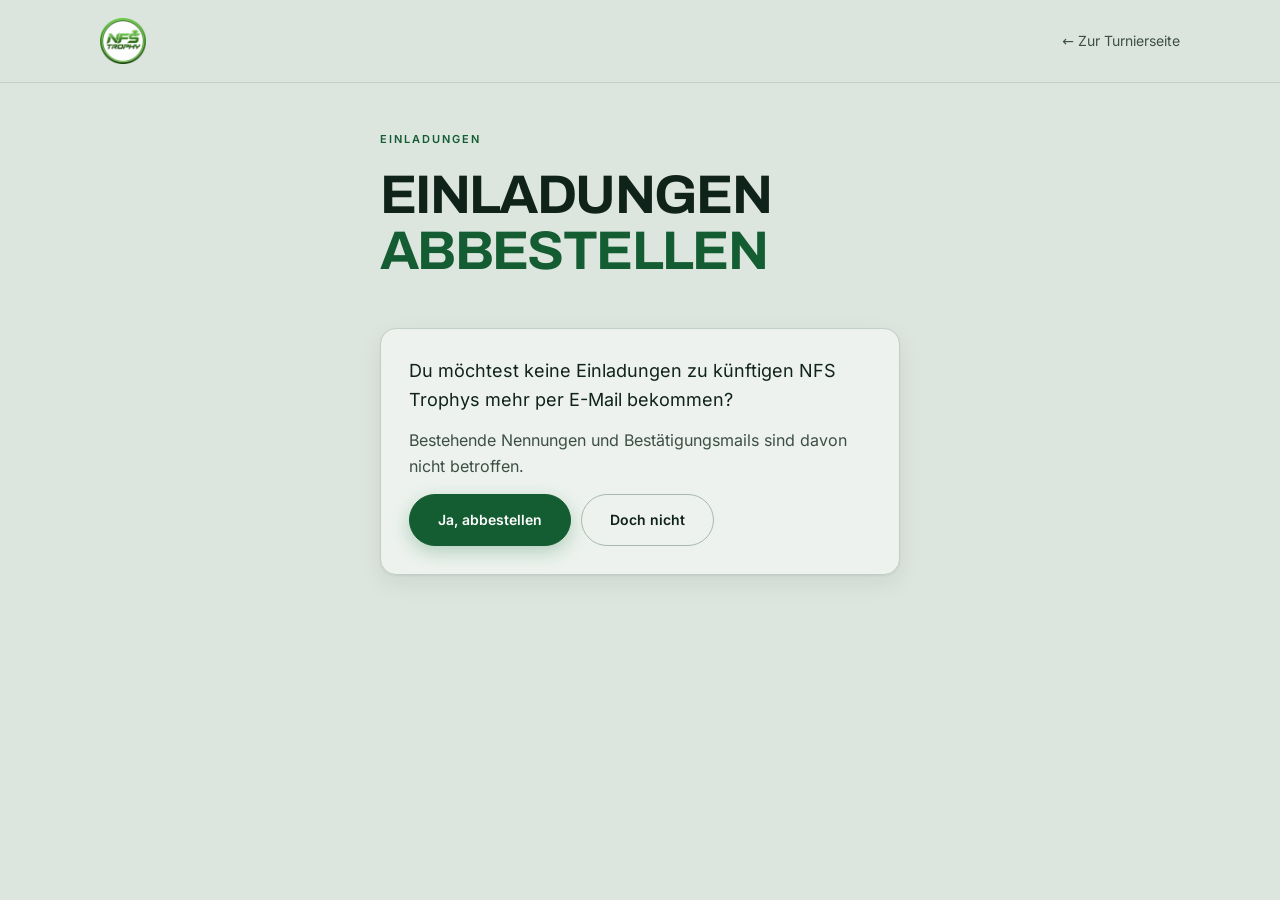
==== commit 2483f61b: "Altes Logo zurück (verbessert), Handy-Layout für große Bildschirme - Logo: Original wiederhergestell" ====
--- a/public/abbestellen.html
+++ b/public/abbestellen.html
@@ -5,9 +5,10 @@
     <meta charset="UTF-8" />
     <meta name="viewport" content="width=device-width, initial-scale=1.0" />
     <meta name="robots" content="noindex" />
+    <meta name="description" content="Einladungen zur NFS Trophy abbestellen." />
     <title>Einladungen abbestellen · NFS Trophy</title>
     <meta name="theme-color" content="#dce5de" />
-    <link rel="icon" type="image/svg+xml" href="/icons/logo-mark.svg" />
+    <link rel="icon" type="image/png" sizes="32x32" href="/icons/favicon-32.png" />
     <link rel="icon" type="image/png" href="/icons/icon-192.png" />
     <link rel="preload" href="/fonts/inter-latin.woff2" as="font" type="font/woff2" crossorigin />
     <link rel="stylesheet" href="/styles/fonts.css" />
@@ -18,7 +19,7 @@
 <body class="manage-page">
     <nav>
         <div class="inner">
-            <a href="/" class="logo" aria-label="NFS Trophy"><img src="/icons/logo.svg" alt="NFS Trophy" /></a>
+            <a href="/" class="logo" aria-label="NFS Trophy"><img src="/icons/logo.png" alt="NFS Trophy" /></a>
             <a href="/" class="manage-back">← Zur Turnierseite</a>
         </div>
     </nav>
--- a/styles/style.css
+++ b/styles/style.css
@@ -131,7 +131,7 @@
     cursor: pointer;
 }
 
-@media(max-width:820px) {
+@media (max-width: 760px), (pointer: coarse) and (max-width: 1100px) {
     nav ul {
         display: none;
         position: absolute;
@@ -305,7 +305,7 @@
     grid-template-columns: repeat(4, 1fr);
 }
 
-@media(max-width:760px) {
+@media (max-width: 760px), (pointer: coarse) and (max-width: 1100px) {
     .facts-grid {
         grid-template-columns: 1fr 1fr;
     }
@@ -390,7 +390,7 @@
     }
 }
 
-@media(max-width:760px) {
+@media (max-width: 760px), (pointer: coarse) and (max-width: 1100px) {
     .bewerbe {
         grid-template-columns: 1fr;
     }
@@ -482,7 +482,7 @@
     gap: 22px;
 }
 
-@media(max-width:560px) {
+@media (max-width: 760px), (pointer: coarse) and (max-width: 1100px) {
     .frow {
         grid-template-columns: 1fr;
     }
@@ -516,14 +516,6 @@
     border-bottom-color: var(--green-deep);
 }
 
-.field input.valid {
-    border-bottom-color: var(--green-neon);
-}
-
-.field input.invalid {
-    border-bottom-color: #7a2222;
-}
-
 .bewerb-checks {
     display: grid;
     grid-template-columns: 1fr 1fr;
@@ -531,7 +523,7 @@
     margin-top: 6px;
 }
 
-@media(max-width:560px) {
+@media (max-width: 760px), (pointer: coarse) and (max-width: 1100px) {
     .bewerb-checks {
         grid-template-columns: 1fr;
     }
@@ -713,7 +705,7 @@
     }
 }
 
-@media(max-width:760px) {
+@media (max-width: 760px), (pointer: coarse) and (max-width: 1100px) {
     .stand-grid {
         grid-template-columns: 1fr;
     }
@@ -840,7 +832,7 @@
     gap: 18px;
 }
 
-@media(max-width:760px) {
+@media (max-width: 760px), (pointer: coarse) and (max-width: 1100px) {
     .current-files {
         grid-template-columns: 1fr;
     }
@@ -988,7 +980,7 @@
     margin-top: 14px;
 }
 
-@media (max-width: 600px) {
+@media (max-width: 760px), (pointer: coarse) and (max-width: 1100px) {
     .rd-head {
         padding: 18px 18px 14px;
     }
@@ -1016,8 +1008,13 @@
 
 @media(max-width:900px) {
     .contact-grid {
-        grid-template-columns: 1fr;
-    }
+        grid-template-columns: minmax(0, 1fr);
+    }
+}
+
+.contact-grid .v,
+.contact-grid .v a {
+    overflow-wrap: anywhere;
 }
 
 .gallery {
@@ -1112,7 +1109,7 @@
     max-width: 900px;
 }
 
-@media(max-width:680px) {
+@media (max-width: 760px), (pointer: coarse) and (max-width: 1100px) {
     .impressum {
         grid-template-columns: 1fr;
         gap: 26px;
@@ -1166,7 +1163,7 @@
     line-height: 1.8;
 }
 
-@media(max-width:600px) {
+@media (max-width: 760px), (pointer: coarse) and (max-width: 1100px) {
     .foot .meta {
         text-align: left;
     }
@@ -1295,36 +1292,6 @@
     font-size: 18px;
 }
 
-/* Sticky CTA für Mobile */
-.sticky-cta {
-    display: none;
-    position: fixed;
-    bottom: 0;
-    left: 0;
-    right: 0;
-    padding: 16px;
-    background: rgba(10, 31, 20, 0.95);
-    backdrop-filter: blur(10px);
-    border-top: 1px solid var(--line);
-    z-index: 90;
-    text-align: center;
-}
-
-.sticky-cta .btn {
-    width: 100%;
-    max-width: 400px;
-}
-
-@media(max-width: 820px) {
-    .sticky-cta {
-        display: block;
-    }
-
-    body {
-        padding-bottom: 80px;
-    }
-}
-
 /* =========================================
    TOAST - FRONTEND
 ========================================= */
@@ -1593,7 +1560,7 @@
 /* =========================================
    HANDY (bis 760px)
 ========================================= */
-@media (max-width: 760px) {
+@media (max-width: 760px), (pointer: coarse) and (max-width: 1100px) {
 
     /* Menü: große Tippflächen, klar getrennte Einträge */
     .menu-btn {
@@ -1800,7 +1767,7 @@
 }
 
 /* Schwebender Knopf nur am Handy */
-@media (min-width: 761px) {
+@media (min-width: 761px) and (pointer: fine), (min-width: 1101px) {
     .mobile-cta {
         display: none !important;
     }
@@ -2295,7 +2262,7 @@
 }
 
 /* ---------- Handy ---------- */
-@media (max-width: 760px) {
+@media (max-width: 760px), (pointer: coarse) and (max-width: 1100px) {
     .hero-photo-wrap + .countdown-box {
         margin: -32px 12px 0;
         padding: 16px;
@@ -2593,7 +2560,7 @@
     text-align: center;
 }
 
-@media (max-width: 760px) {
+@media (max-width: 760px), (pointer: coarse) and (max-width: 1100px) {
     .hof-stats {
         grid-template-columns: 1fr;
         gap: 10px;
@@ -2623,3 +2590,963 @@
         min-width: 0;
     }
 }
+
+/* ---------- Handy: Partner nebeneinander, Fußbereich zentriert ---------- */
+@media (max-width: 760px), (pointer: coarse) and (max-width: 1100px) {
+    #partnerGrid {
+        gap: 24px 28px !important;
+    }
+
+    .foot {
+        flex-direction: column;
+        align-items: center;
+        text-align: center;
+        gap: 16px;
+    }
+
+    .foot .logo {
+        height: 72px;
+    }
+
+    .foot .meta {
+        text-align: center;
+    }
+
+    .foot .meta>div[style*="display:flex"] {
+        justify-content: center;
+    }
+}
+
+/* ---------- Handy: Lesbarkeit und Tippflächen ---------- */
+@media (max-width: 760px), (pointer: coarse) and (max-width: 1100px) {
+    .fact {
+        min-width: 0;
+        overflow-wrap: anywhere;
+        hyphens: auto;
+    }
+
+    .cd-lbl,
+    .hof-stat .k {
+        font-size: 12px;
+    }
+
+    .hof-head {
+        font-size: 12px;
+        letter-spacing: 0;
+    }
+
+    aside.side .side-manage a {
+        display: inline-block;
+        padding: 12px 0;
+    }
+
+    footer .meta a {
+        display: inline-block;
+        padding: 10px 0;
+    }
+}
+
+/* sehr schmale Handys: Fakten untereinander */
+@media (max-width: 380px) {
+    .facts-grid {
+        grid-template-columns: 1fr !important;
+    }
+}
+
+/* Fußbereich-Links: Unterstreichung direkt am Text (auch mit größerer Tippfläche) */
+footer .meta a {
+    border-bottom: none !important;
+    text-decoration: underline;
+    text-decoration-color: rgba(255, 255, 255, .35);
+    text-underline-offset: 3px;
+}
+
+footer .meta a:hover {
+    text-decoration-color: currentColor;
+}
+
+/* =========================================
+   Bestenliste: Siegerpodest + eingeklappte Gesamtliste
+========================================= */
+.hof-podium {
+    display: grid;
+    grid-template-columns: repeat(3, 1fr);
+    gap: 16px;
+    align-items: end;
+}
+
+.hof-podium-item {
+    background: var(--card);
+    border: 1px solid var(--hair);
+    border-radius: var(--radius);
+    box-shadow: var(--shadow);
+    padding: 22px 20px;
+    text-align: center;
+}
+
+/* Desktop: Platz 1 in der Mitte und etwas höher */
+.hof-podium-item.r1 {
+    order: 2;
+    padding-top: 34px;
+    padding-bottom: 30px;
+    border-top: 4px solid #e0b93a;
+}
+
+.hof-podium-item.r2 {
+    order: 1;
+    border-top: 4px solid #c4ccd2;
+}
+
+.hof-podium-item.r3 {
+    order: 3;
+    border-top: 4px solid #94582a;
+}
+
+.hof-podium-item .hof-rank {
+    width: 40px;
+    height: 40px;
+    font-size: 17px;
+}
+
+.hof-podium-name {
+    margin-top: 12px;
+    font-family: 'Archivo', sans-serif;
+    font-size: 20px;
+    font-weight: 700;
+    line-height: 1.2;
+    color: var(--ink);
+}
+
+.hof-podium-item.r1 .hof-podium-name {
+    font-size: 23px;
+}
+
+.hof-podium-meta {
+    margin-top: 6px;
+    font-size: 14px;
+    color: var(--ink-2);
+}
+
+.hof-podium-meta b {
+    color: var(--ink);
+}
+
+.hof-all {
+    margin-top: 24px;
+}
+
+.hof-all>summary {
+    list-style: none;
+    display: block;
+    width: max-content;
+    max-width: 100%;
+    margin: 0 auto;
+    text-align: center;
+}
+
+.hof-all>summary::-webkit-details-marker {
+    display: none;
+}
+
+.hof-all .when-open,
+.hof-all[open] .when-closed {
+    display: none;
+}
+
+.hof-all[open] .when-open {
+    display: inline;
+}
+
+.hof-all[open]>summary {
+    margin-bottom: 24px;
+}
+
+/* =========================================
+   Partner: gleich große Kacheln, damit alle Logos gleich viel Gewicht haben
+========================================= */
+#partnerGrid {
+    gap: 20px !important;
+}
+
+.partner-logo {
+    display: grid;
+    place-items: center;
+    width: 260px;
+    height: 140px;
+    padding: 14px 18px;
+    border-radius: 16px;
+    background: rgba(255, 255, 255, .06);
+    border: 1px solid rgba(255, 255, 255, .14);
+    overflow: hidden;
+    transition: transform .2s, background .2s;
+}
+
+.partner-logo:hover {
+    transform: translateY(-2px);
+    background: rgba(255, 255, 255, .1);
+}
+
+.partner-logo img,
+.partner-logo img.opaque {
+    width: 100%;
+    height: 100%;
+    max-width: none;
+    object-fit: contain;
+    border: none !important;
+    border-radius: 0;
+    box-shadow: none;
+}
+
+/* Logo-Fotos mit eigenem dunklem Hintergrund füllen die Kachel ganz */
+.partner-logo:has(img.opaque) {
+    padding: 0;
+    background: #000;
+}
+
+.partner-logo img.opaque {
+    object-fit: cover;
+}
+
+/* =========================================
+   ECHTE HANDY-VERSION (bis 600 px): kompakt, weniger Leerraum
+========================================= */
+@media (max-width: 760px), (pointer: coarse) and (max-width: 1100px) {
+
+    /* Abschnitte und Überschriften */
+    section.block {
+        padding: 44px 0 !important;
+    }
+
+    .sec-head {
+        margin-bottom: 22px !important;
+    }
+
+    .sec-head h2 {
+        font-size: 30px !important;
+        line-height: 1.05;
+    }
+
+    .sec-head p {
+        font-size: 15px;
+        line-height: 1.55;
+        margin-top: 10px;
+    }
+
+    .eyebrow {
+        margin-bottom: 12px;
+    }
+
+    /* Kopfbereich */
+    .hero-grid {
+        padding-block: 28px 24px;
+        gap: 26px;
+    }
+
+    h1.title {
+        font-size: 46px;
+        margin-bottom: 14px;
+    }
+
+    .tagline {
+        font-size: 16px;
+        margin-bottom: 22px;
+    }
+
+    /* Fakten: 2 x 2 kompakt */
+    .facts-grid {
+        gap: 10px !important;
+        padding-bottom: 24px;
+    }
+
+    .fact {
+        padding: 14px 14px !important;
+    }
+
+    .fact .v {
+        font-size: 13px;
+        line-height: 1.45;
+    }
+
+    /* Bewerbe: eine Liste statt großer Karten */
+    .bewerbe {
+        gap: 0 !important;
+        background: var(--card);
+        border: 1px solid var(--hair) !important;
+        border-radius: var(--radius);
+        box-shadow: var(--shadow);
+        overflow: hidden;
+    }
+
+    .bewerb {
+        border: none !important;
+        border-radius: 0;
+        box-shadow: none;
+        padding: 14px 18px !important;
+    }
+
+    .bewerb+.bewerb {
+        border-top: 1px solid var(--hair) !important;
+    }
+
+    .bewerb:hover {
+        transform: none;
+        box-shadow: none;
+    }
+
+    .bewerb .n {
+        margin-bottom: 2px;
+        font-size: 11px;
+    }
+
+    .bewerb h3 {
+        font-size: 17px;
+        margin: 0 0 4px;
+    }
+
+    .bewerb .t {
+        font-size: 13px;
+    }
+
+    /* Anmeldung */
+    .form-wrap {
+        gap: 24px;
+    }
+
+    form .field,
+    .frow {
+        gap: 14px;
+    }
+
+    .bewerb-checks {
+        gap: 8px !important;
+    }
+
+    .bewerb-checks label {
+        padding: 10px 12px !important;
+    }
+
+    aside.side {
+        padding: 20px 20px !important;
+    }
+
+    aside.side h3 {
+        font-size: 20px;
+    }
+
+    /* Nennstand: kompakte Zeilen */
+    .stand-grid {
+        gap: 10px !important;
+    }
+
+    .stand-card {
+        display: grid;
+        grid-template-columns: 1fr auto;
+        column-gap: 12px;
+        padding: 14px 16px !important;
+    }
+
+    .stand-card>* {
+        grid-column: 1 / -1;
+    }
+
+    .stand-card h3 {
+        grid-column: 1;
+        margin: 0;
+        font-size: 16px;
+    }
+
+    .stand-card .sub {
+        grid-column: 1;
+        margin: 0;
+        font-size: 12px;
+    }
+
+    .stand-card .count {
+        grid-column: 2;
+        grid-row: 1 / span 2;
+        align-self: center;
+        margin: 0;
+        font-size: 26px;
+    }
+
+    .stand-card .progress-bar {
+        margin: 10px 0 0;
+    }
+
+    .stand-card .stand-empty,
+    .stand-card details {
+        margin-top: 8px;
+        font-size: 13px;
+    }
+
+    /* Ergebnisse / Livestreams: kompakte Kacheln */
+    .current-files {
+        gap: 10px !important;
+    }
+
+    .current-files+.current-files {
+        margin-top: 10px !important;
+    }
+
+    .file-card {
+        padding: 16px 18px !important;
+        gap: 8px !important;
+    }
+
+    .file-card h3 {
+        font-size: 17px;
+    }
+
+    .file-card .btn {
+        padding: 10px 18px;
+        font-size: 13px;
+    }
+
+    /* Archiv */
+    .archive-item {
+        padding: 16px !important;
+        margin-bottom: 12px !important;
+    }
+
+    .archive-item .name {
+        font-size: 18px !important;
+    }
+
+    .hof-card {
+        padding: 14px !important;
+    }
+
+    .hof-grid {
+        gap: 10px !important;
+    }
+
+    /* Bestenliste: Podest untereinander, Platz 1 zuerst */
+    .hof-podium {
+        grid-template-columns: 1fr;
+        gap: 10px;
+    }
+
+    .hof-podium-item,
+    .hof-podium-item.r1 {
+        order: 0;
+        display: grid;
+        grid-template-columns: auto 1fr;
+        align-items: center;
+        column-gap: 14px;
+        text-align: left;
+        padding: 14px 16px;
+        border-top-width: 1px;
+        border-top-color: var(--hair);
+        border-left: 4px solid #e0b93a;
+    }
+
+    .hof-podium-item.r2 {
+        border-left-color: #c4ccd2;
+    }
+
+    .hof-podium-item.r3 {
+        border-left-color: #94582a;
+    }
+
+    .hof-podium-item .hof-rank {
+        grid-row: 1 / span 2;
+    }
+
+    .hof-podium-name,
+    .hof-podium-item.r1 .hof-podium-name {
+        margin: 0;
+        font-size: 17px;
+    }
+
+    .hof-podium-meta {
+        margin-top: 2px;
+        font-size: 13px;
+    }
+
+    .hof-all>summary {
+        width: 100%;
+    }
+
+    /* Partner: zwei gleich große Kacheln nebeneinander */
+    .partner-logo {
+        width: calc(50% - 10px);
+        min-width: 140px;
+        height: 96px;
+        padding: 12px 14px;
+    }
+
+    /* Kontakt */
+    .cblock {
+        margin-bottom: 14px;
+    }
+
+    .cblock .v {
+        font-size: 16px;
+    }
+
+    .venue {
+        padding: 18px !important;
+    }
+
+    .map-wrap {
+        aspect-ratio: 16 / 9;
+    }
+}
+
+@media (max-width: 760px), (pointer: coarse) and (max-width: 1100px) {
+    .bewerb .n {
+        font-size: 12px;
+    }
+
+    /* Rechtliches: Impressum + Datenschutz eng als Gruppe */
+    #impressum {
+        padding: 32px 0 4px !important;
+    }
+
+    #datenschutz {
+        padding: 4px 0 32px !important;
+    }
+}
+
+@media (max-width: 760px), (pointer: coarse) and (max-width: 1100px) {
+    /* Podest: Rahmen oben einheitlich, Farbe nur links */
+    .hof-podium .hof-podium-item {
+        border-top: 1px solid var(--hair);
+    }
+
+    /* Leere Bewerbe: die „0 von 20“ sagt schon alles */
+    .stand-card>.stand-empty {
+        display: none;
+    }
+
+    /* Archiv-Einträge kompakter */
+    .archive-header {
+        gap: 10px !important;
+    }
+
+    .archive-header .date {
+        margin-top: 2px !important;
+        font-size: 13px !important;
+    }
+
+    .archive-header .files {
+        margin-left: 27px;
+        gap: 6px !important;
+    }
+
+    .archive .chip {
+        min-height: 40px;
+        padding: 6px 14px;
+    }
+
+    #impressum h2,
+    #datenschutz h2 {
+        font-size: 22px !important;
+    }
+}
+
+/* =========================================
+   HANDY: alles untereinander, größer und ohne Zoomen lesbar
+   (gilt für schmale Bildschirme und alle Touch-Geräte bis 1100 px)
+========================================= */
+@media (max-width: 760px), (pointer: coarse) and (max-width: 1100px) {
+
+    /* Inhalt nutzt die ganze Breite, schmaler gleichmäßiger Rand */
+    .wrap,
+    nav .inner {
+        max-width: none;
+        padding-left: 20px;
+        padding-right: 20px;
+    }
+
+    /* Grundschrift etwas größer */
+    body {
+        font-size: 17px;
+    }
+
+    /* Alle Raster einspaltig */
+    .hero-grid,
+    .facts-grid,
+    .bewerbe,
+    .form-wrap,
+    .frow,
+    .bewerb-checks,
+    .stand-grid,
+    .current-files,
+    .contact-grid,
+    .impressum,
+    .hof-stats,
+    .hof-podium {
+        grid-template-columns: minmax(0, 1fr) !important;
+    }
+
+    .hof-grid {
+        grid-template-columns: minmax(0, 1fr) !important;
+    }
+
+    /* Fakten: eine Karte pro Zeile, Bezeichnung links, Inhalt rechts daneben */
+    .facts-grid {
+        gap: 8px !important;
+    }
+
+    .fact {
+        display: grid;
+        grid-template-columns: 112px 1fr;
+        gap: 12px;
+        align-items: baseline;
+        padding: 14px 16px !important;
+    }
+
+    .fact .k {
+        font-size: 12px;
+    }
+
+    .fact .v,
+    .fact .v strong {
+        font-size: 15px;
+        line-height: 1.5;
+    }
+
+    /* Bewerbe */
+    .bewerb h3 {
+        font-size: 18px;
+    }
+
+    .bewerb .t {
+        font-size: 14px;
+    }
+
+    /* Formular: gut lesbar und groß zum Tippen */
+    .field label,
+    .form-section .field>label {
+        font-size: 13px;
+    }
+
+    .field input,
+    .field select,
+    .field textarea {
+        font-size: 17px;
+        min-height: 48px;
+    }
+
+    .bewerb-checks label {
+        font-size: 16px;
+        min-height: 48px;
+    }
+
+    .check>span {
+        font-size: 14px;
+        line-height: 1.55;
+    }
+
+    aside.side .li,
+    aside.side .small,
+    aside.side .side-manage p {
+        font-size: 15px;
+    }
+
+    /* Nennstand: eine Karte pro Zeile, größere Schrift */
+    .stand-card h3 {
+        font-size: 18px;
+    }
+
+    .stand-card .sub {
+        font-size: 14px;
+    }
+
+    .stand-card .count {
+        font-size: 30px;
+    }
+
+    .stand-card li {
+        font-size: 15px;
+    }
+
+    .stand-card li .verein {
+        font-size: 13px;
+    }
+
+    /* Ergebnisse / Livestreams */
+    .file-card h3 {
+        font-size: 18px;
+    }
+
+    .file-card .btn {
+        font-size: 15px;
+        padding: 12px 20px;
+    }
+
+    /* Archiv: Siegerlisten gut lesbar, Fotos in zwei großen Spalten */
+    .hof-card li {
+        font-size: 15px;
+    }
+
+    .gallery {
+        grid-template-columns: repeat(2, minmax(0, 1fr)) !important;
+        gap: 8px !important;
+    }
+
+    .gallery img {
+        aspect-ratio: 4 / 3;
+        height: auto;
+        object-fit: cover;
+    }
+
+    /* Bestenliste */
+    .hof-podium-name,
+    .hof-podium-item.r1 .hof-podium-name {
+        font-size: 18px;
+    }
+
+    .hof-podium-meta {
+        font-size: 14px;
+    }
+
+    .hof-row {
+        padding: 14px 12px;
+    }
+
+    .hof-name,
+    .hof-num {
+        font-size: 15px;
+    }
+
+    .hof-detail {
+        font-size: 15px;
+    }
+
+    /* Partner: untereinander, gleich große Kacheln */
+    #partnerGrid {
+        flex-direction: column;
+        align-items: center;
+        gap: 12px !important;
+    }
+
+    .partner-logo {
+        width: min(100%, 340px);
+        height: 120px;
+        padding: 14px 22px;
+    }
+
+    /* Kontakt */
+    .cblock .v,
+    .cblock .v a {
+        font-size: 17px;
+    }
+
+    .venue .addr {
+        font-size: 16px;
+    }
+
+    /* Rechtliches: lesbare Fließtexte */
+    .imp-block p {
+        font-size: 15px;
+        line-height: 1.6;
+    }
+}
+
+/* Handy: auch Nebeninformationen mind. 14 px */
+@media (max-width: 760px), (pointer: coarse) and (max-width: 1100px) {
+    .note,
+    .stand-meta,
+    .hof-note,
+    .archive-header .date,
+    .hof-detail .place,
+    .hof-card div[style*="font-size:13px"] {
+        font-size: 14px !important;
+    }
+
+    .archive .chip,
+    #nennstand .btn,
+    .chip {
+        font-size: 14px;
+    }
+}
+
+@media (max-width: 760px), (pointer: coarse) and (max-width: 1100px) {
+    /* Logo-Fotos am Handy vollständig zeigen (breite Kachel würde sonst beschneiden) */
+    .partner-logo {
+        height: 140px;
+    }
+
+    /* Logo-Fotos haben viel eigenen Rand: vergrößert zeigen, ohne den Schriftzug zu beschneiden */
+    .partner-logo img.opaque {
+        object-fit: contain;
+        transform: scale(1.55);
+    }
+
+    /* Unterstreichung direkt am Text statt unter der vergrößerten Tippfläche */
+    aside.side .side-manage a {
+        border-bottom: none !important;
+        text-decoration: underline;
+        text-underline-offset: 4px;
+    }
+}
+
+/* ---------- Handy-Menü: hell, gut lesbar, große Einträge ---------- */
+@media (max-width: 760px), (pointer: coarse) and (max-width: 1100px) {
+    nav ul {
+        background: var(--card) !important;
+        border-top: 1px solid var(--hair);
+        border-bottom: 1px solid var(--hair);
+        padding: 4px 20px 10px !important;
+        box-shadow: 0 18px 30px rgba(16, 35, 26, .18) !important;
+    }
+
+    nav ul li {
+        border-bottom: 1px solid var(--hair) !important;
+    }
+
+    nav ul li:last-child {
+        border-bottom: 0 !important;
+    }
+
+    nav ul a {
+        color: var(--ink) !important;
+        font-size: 18px;
+        font-weight: 600;
+        padding: 15px 2px;
+    }
+
+    nav ul a.active,
+    nav ul a:hover {
+        color: var(--brand) !important;
+    }
+
+    .menu-btn {
+        width: 44px;
+        height: 44px;
+        border-radius: 12px;
+        border: 1px solid var(--hair-strong);
+        background: var(--card);
+        color: var(--ink) !important;
+        font-size: 22px;
+        line-height: 1;
+    }
+}
+
+@media (max-width: 760px), (pointer: coarse) and (max-width: 1100px) {
+    nav ul {
+        align-items: stretch !important;
+        text-align: left;
+    }
+
+    nav ul li {
+        width: 100%;
+    }
+
+    nav ul a {
+        display: flex !important;
+        justify-content: space-between;
+        align-items: center;
+    }
+
+    /* kleiner Pfeil rechts als Hinweis „hier geht's hin“ */
+    nav ul a::after {
+        content: "›";
+        font-size: 22px;
+        font-weight: 400;
+        color: var(--ink-3);
+    }
+}
+
+/* =========================================
+   GROSSE HANDYS / QUERFORMAT / KLAPPHANDYS (600–1100 px, Touch)
+   Platz für zwei Kacheln nebeneinander – aber nicht endlos breit
+========================================= */
+@media (min-width: 600px) and (max-width: 760px), (pointer: coarse) and (min-width: 600px) and (max-width: 1100px) {
+    .wrap,
+    nav .inner {
+        max-width: 880px;
+        padding-left: 28px;
+        padding-right: 28px;
+    }
+
+    /* kurze Kacheln zu zweit */
+    .facts-grid,
+    .stand-grid,
+    .current-files,
+    .frow,
+    .bewerb-checks,
+    .hof-grid {
+        grid-template-columns: repeat(2, minmax(0, 1fr)) !important;
+    }
+
+    .facts-grid {
+        gap: 12px !important;
+    }
+
+    .fact {
+        display: block;
+        padding: 16px 18px !important;
+    }
+
+    .fact .k {
+        margin-bottom: 6px;
+    }
+
+    /* Bewerbe: zwei Spalten innerhalb der einen Liste, Trennlinien über den Rasterabstand */
+    .bewerbe {
+        grid-template-columns: repeat(2, minmax(0, 1fr)) !important;
+        gap: 1px !important;
+        background: var(--hair) !important;
+    }
+
+    .bewerb,
+    .bewerb+.bewerb {
+        border: none !important;
+        background: var(--card) !important;
+    }
+
+    /* ungerade Anzahl: letzter Bewerb über die volle Breite, keine Lücke */
+    .bewerb:last-child:nth-child(odd) {
+        grid-column: 1 / -1;
+    }
+
+    /* Partner nebeneinander */
+    #partnerGrid {
+        flex-direction: row;
+        justify-content: center;
+    }
+
+    .partner-logo {
+        width: calc(50% - 10px);
+        max-width: 340px;
+    }
+
+    /* Fotos in drei Spalten */
+    .gallery {
+        grid-template-columns: repeat(3, minmax(0, 1fr)) !important;
+    }
+
+    /* Podest: drei nebeneinander */
+    .hof-podium {
+        grid-template-columns: repeat(3, minmax(0, 1fr)) !important;
+    }
+
+    .hof-podium .hof-podium-item {
+        grid-template-columns: 1fr;
+        justify-items: center;
+        text-align: center;
+        row-gap: 8px;
+        border-left-width: 1px;
+        border-left-color: var(--hair);
+        border-top-width: 4px;
+    }
+
+    .hof-podium .hof-podium-item.r1 {
+        border-top-color: #e0b93a;
+    }
+
+    .hof-podium .hof-podium-item.r2 {
+        border-top-color: #c4ccd2;
+    }
+
+    .hof-podium .hof-podium-item.r3 {
+        border-top-color: #94582a;
+    }
+
+    .hof-podium-item .hof-rank {
+        grid-row: auto;
+    }
+}
